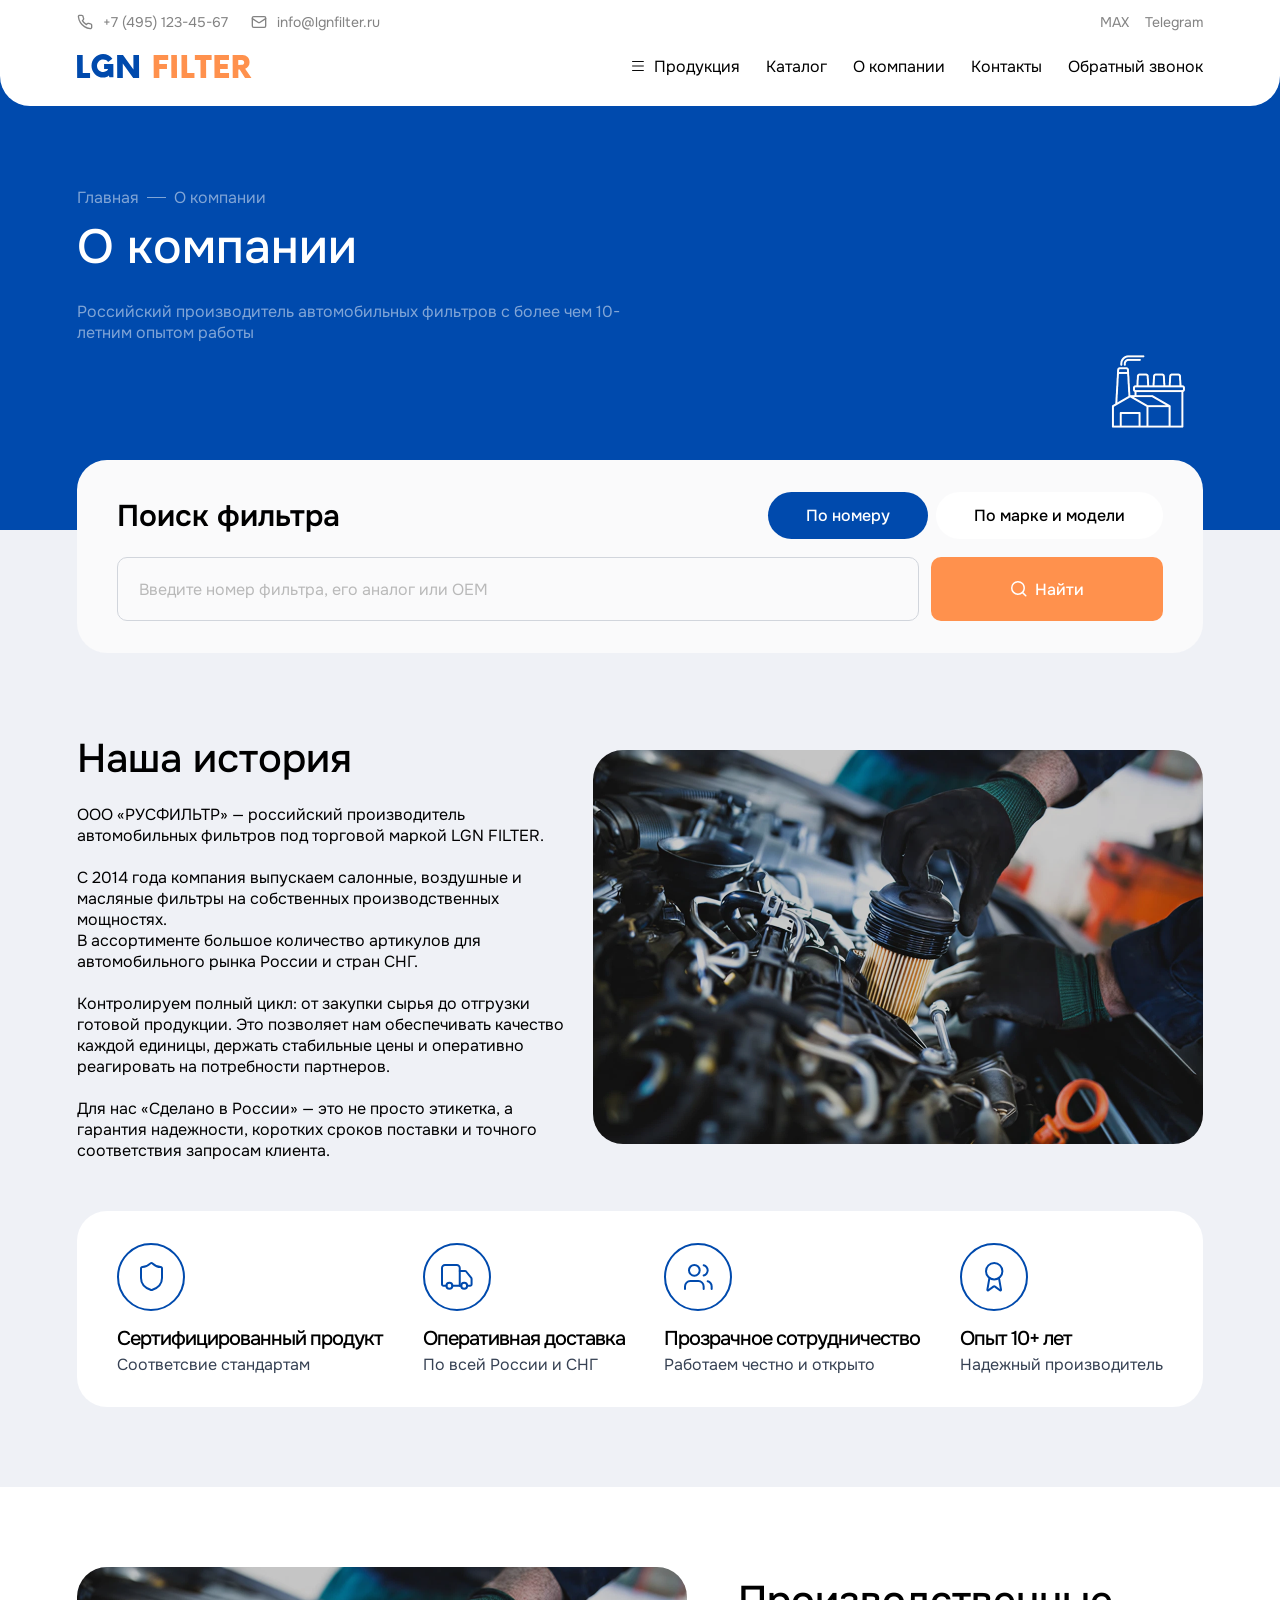
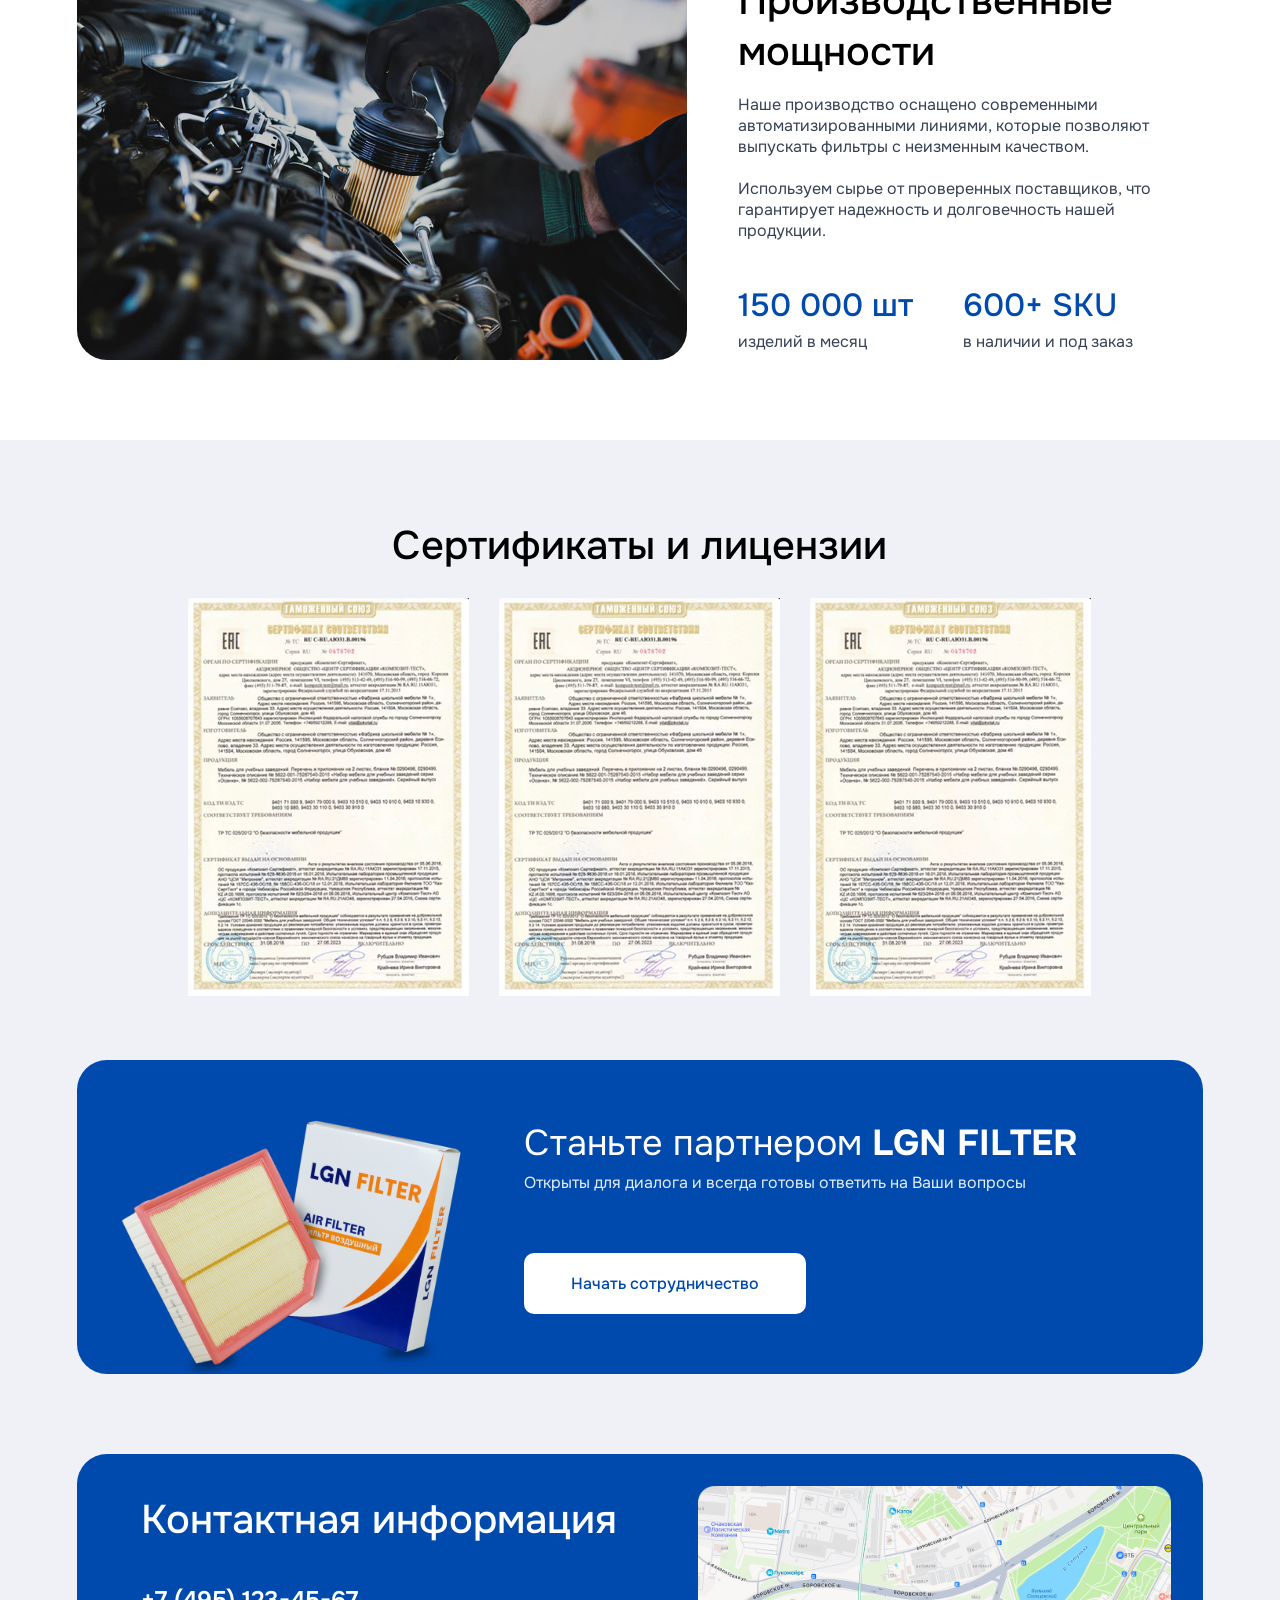
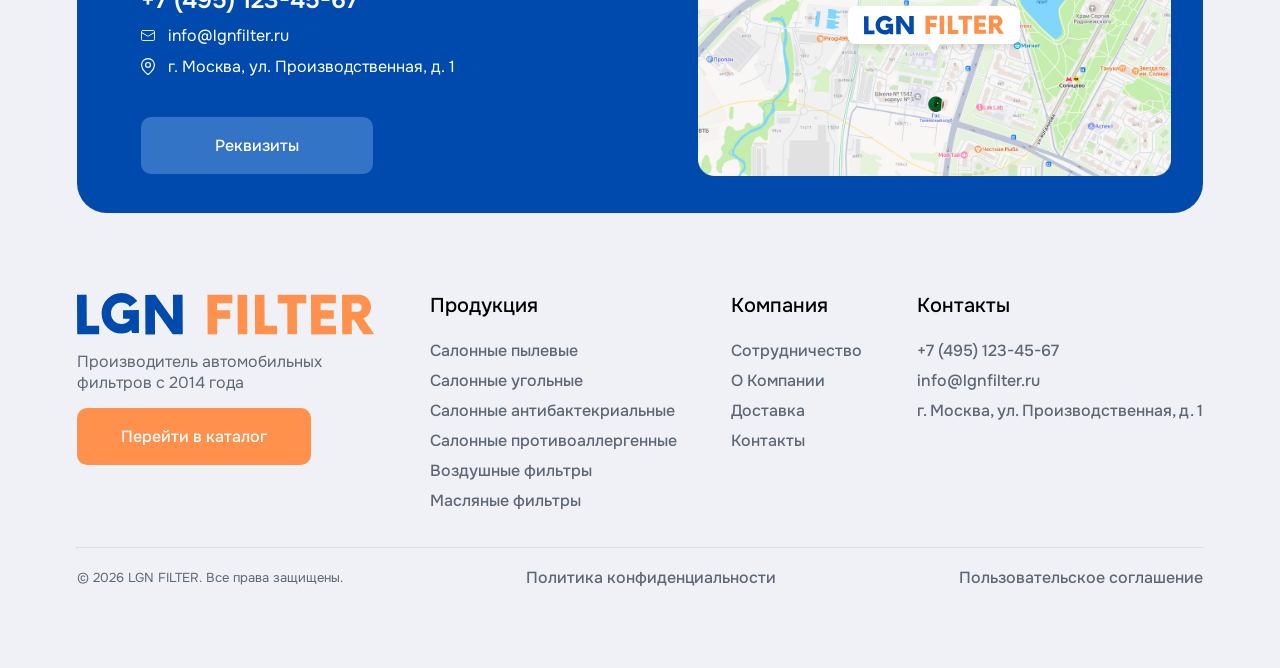
==== html/about.html @ 00c910e3 "fix all background first block" ====
<!DOCTYPE html>
<html lang="ru">
<head>
    <meta charset="UTF-8">
    <meta name="viewport" content="width=device-width, initial-scale=1.0">
    <link rel="stylesheet" href="../css/style.css">
    <link rel="stylesheet" href="../css/header.css">
    <link rel="stylesheet" href="../css/footer.css">
    <link rel="stylesheet" href="../css/search.css">
    <link rel="stylesheet" href="../css/form.css">
    <link rel="stylesheet" href="../css/about.css">
    <link rel="stylesheet" href="../css/contacts-info.css">
    <link rel="stylesheet" href="../css/first-section.css">
    <link rel="stylesheet" href="../css/popup-properties-company.css">
    <title>О компании</title>
</head>
<body>

    <header class="header">
      <div class="header-content-wrapper">

        <div class="header-first-line">

          <div class="header-tel-email-wrapper">
            <div class="btn header-tel-link-wrapper">
              <img src="../src/header/header_tel_img.svg" class="header-tel-img">
              <p class="header-tel-text">+7 (495) 123-45-67</p>
            </div>
            <div class="btn header-email-link-wrapper">
              <img src="../src/header/header_email_img.svg" class="header-email-img">
              <p class="header-email-text">info@lgnfilter.ru</p>
            </div>
          </div>

          <div class="header-social-network">
            <p class="btn header-social-network-link-max">MAX</p>
            <p class="btn header-social-network-link-telegram">Telegram</p>
          </div>

        </div>

        <div class="header-second-line">

          
          <div class="header-logo-wrapper">
            <div class="btn header-burger">
              <img src="../src/header/burger.svg" class="hedaer-burger__img">
            </div>
            <img src="../src/header/header-logo.svg" class="btn header-logo-img">
          </div>

          <div class="header-links-pages-wrapper">
            <div class="header-link-catalog-wrapper">
              <div class="btn link-catalog__text">
                <svg class="header-burger-desktop" width="12" height="10" viewBox="0 0 12 10" fill="none" xmlns="http://www.w3.org/2000/svg">
                  <path d="M0.372303 10C0.26657 10 0.178212 9.95414 0.107227 9.86242C0.0362421 9.77069 0.000501497 9.65778 5.09996e-06 9.52367C-0.000491297 9.38957 0.0352493 9.27697 0.107227 9.18588C0.179204 9.09479 0.267563 9.04956 0.372303 9.05019H11.5412C11.647 9.05019 11.7353 9.09574 11.8063 9.18683C11.8778 9.27792 11.9135 9.39083 11.9135 9.52557C11.9135 9.66031 11.8778 9.77291 11.8063 9.86336C11.7348 9.95382 11.6465 9.99905 11.5412 9.99905L0.372303 10ZM0.372303 5.47395C0.26657 5.47395 0.178212 5.42841 0.107227 5.33732C0.0362421 5.24623 0.000501497 5.13331 5.09996e-06 4.99858C-0.000491297 4.86384 0.0352493 4.75124 0.107227 4.66078C0.179204 4.57033 0.267563 4.5251 0.372303 4.5251H11.5412C11.647 4.5251 11.7353 4.57064 11.8063 4.66173C11.8773 4.75282 11.913 4.86574 11.9135 5.00047C11.914 5.13521 11.8783 5.24781 11.8063 5.33827C11.7343 5.42873 11.646 5.47395 11.5412 5.47395H0.372303ZM0.372303 0.947908C0.26657 0.947908 0.178212 0.902679 0.107227 0.812221C0.0357457 0.721131 5.09996e-06 0.608217 5.09996e-06 0.47348C5.09996e-06 0.338742 0.0357457 0.226144 0.107227 0.135687C0.178708 0.045229 0.267067 0 0.372303 0H11.5412C11.647 0 11.7353 0.0455452 11.8063 0.136635C11.8773 0.227726 11.913 0.340007 11.9135 0.47348C11.914 0.606952 11.8783 0.71955 11.8063 0.811272C11.7343 0.902995 11.646 0.94854 11.5412 0.947908H0.372303Z" fill="#0A0A0A"/>
                </svg>
                <p class="header-link-catalog">Продукция</p>
              </div>
              <div class="header__menu-wrapper">
                <button type="button" class="btn menu-wrapper__item">
                  <p class="menu-wrapper__item-text">
                    Салонный фильтр пылевой    
                  </p>
                </button>
                <button type="button" class="btn menu-wrapper__item">
                  <p class="menu-wrapper__item-text">
                    Салонные фильтры угольные    
                  </p>
                </button>
                <button type="button" class="btn menu-wrapper__item">
                  <p class="menu-wrapper__item-text">
                    Салонные фильтры антибактериальные    
                  </p>
                </button>
                <button type="button" class="btn menu-wrapper__item">
                  <p class="menu-wrapper__item-text">
                    Салонные фильтры угольные противоалергенные
                  </p>
                </button>
                <button type="button" class="btn menu-wrapper__item">
                  <p class="menu-wrapper__item-text">
                    Воздушные фильтры  
                  </p>
                </button>
                <button type="button" class="btn menu-wrapper__item">
                  <p class="menu-wrapper__item-text">
                    Масляные фильтры  
                  </p>
                </button>
              </div>
            </div>
            <p class="btn header-link-product">Каталог</p>
            <p class="btn header-link-about">О компании</p>
            <p class="btn header-link-contacts">Контакты</p>
            <p class="btn header-link-form">Обратный звонок</p>
          </div>

          <button type="button" class="btn header-button__form">
            Оставить заявку
          </button>
        </div>
      </div>
    </header>

    <main>

      <div class="first-section">
        <div class="first-section__content">
          <div class="first-section__title-wrapper">

            <div class="first-section__breadcrumbs">
              <p class="breadcrumbs__text">
                Главная
              </p>
              <hr class="breadcrumbs__devider">
              <p class="breadcrumbs__text">
                О компании
              </p>
            </div>
            <p class="first-section__title">
              О компании
            </p>
          </div>
          <p class="first-section__description">
            Российский производитель автомобильных фильтров с более чем 10-летним опытом работы
          </p>
          <img src="../src/about/back-icon.png" class="background-icon">
        </div>
        <!-- <img src="../src/background-png.png" class="background-png"> -->
        <!-- <div class="background-img-png-wrapper">
          <img src="../src/about/background-img.png" class="background-png">
        </div>
        <img src="../src/catalog/background_svg.svg" class="background-svg-lines"> -->
      </div>

      <div class="second-section">

        <div class="search-wrapper">
          <div class="search-wrapper-up">
            <div class="label-wrapper">
              <p class="search-label">Поиск фильтра</p>
            </div>
            <div class="search-buttons-wrapper">
              <button type="button" class="btn btn-search-number"> 
                По номеру
              </button>
              <button type="button" class="btn btn-search-auto"> 
                По марке и модели
              </button>
            </div>
          </div>
  
          <div class="search-wrapper-down">
  
              <form action="" method="get" autocomplete="off" class="search-by-number">
                <input
                  class="search-input"
                  type="text"
                  placeholder="Введите номер фильтра, его аналог или OEM"
                  value=""
                  autocomplete="off"
                />
              </form>
  
              <form action="" method="get" autocomplete="off" class="search-by-auto">
                <div class="search-input-car-brend">
                  <input
                    class="search-input"
                    type="text"
                    placeholder="Выберите марку"
                    value=""
                    autocomplete="off"
                  />
                  <svg class="search-input-car-brend-arrow" width="12" height="7" viewBox="0 0 12 7" fill="none" xmlns="http://www.w3.org/2000/svg">
                    <path d="M1 0.999999L6 6L11 1" stroke="#6A7282" stroke-width="2" stroke-linecap="round" stroke-linejoin="round"/>
                  </svg>
                </div>
  
                <div class="search-input-car-model">
                  <input
                    class="search-input"
                    type="text"
                    placeholder="Выберите модель"
                    value=""
                    autocomplete="off"
                  />
                  <svg class="search-input-car-model-arrow" width="12" height="7" viewBox="0 0 12 7" fill="none" xmlns="http://www.w3.org/2000/svg">
                    <path d="M1 0.999999L6 6L11 1" stroke="#6A7282" stroke-width="2" stroke-linecap="round" stroke-linejoin="round"/>
                  </svg>
                </div>
  
              </form>
  
              <button type="button" class="btn btn-search-enter"> 
                <svg width="16" height="16" viewBox="0 0 16 16" fill="none" xmlns="http://www.w3.org/2000/svg">
                  <path d="M14.75 14.75L11.3721 11.3721M11.3721 11.3721C11.9499 10.7944 12.4083 10.1084 12.721 9.35349C13.0337 8.59856 13.1946 7.78944 13.1946 6.97231C13.1946 6.15519 13.0337 5.34606 12.721 4.59114C12.4083 3.83621 11.9499 3.15027 11.3721 2.57247C10.7944 1.99468 10.1084 1.53635 9.35349 1.22365C8.59856 0.910945 7.78944 0.75 6.97231 0.75C6.15519 0.75 5.34606 0.910945 4.59114 1.22365C3.83621 1.53635 3.15027 1.99468 2.57247 2.57247C1.40556 3.73938 0.75 5.32205 0.75 6.97231C0.75 8.62257 1.40556 10.2052 2.57247 11.3721C3.73938 12.5391 5.32205 13.1946 6.97231 13.1946C8.62257 13.1946 10.2052 12.5391 11.3721 11.3721Z" stroke="white" stroke-width="1.5" stroke-linecap="round" stroke-linejoin="round"/>
                </svg>
                  Найти
              </button>
  
          </div>
        </div>

        <div class="content-wrapper">
          <div class="third-section-up">
            <div class="about-text-wrapper">
              <p class="company-label">
                Наша история
              </p>
              <p class="company-description">
                ООО «РУСФИЛЬТР» — российский производитель автомобильных фильтров под торговой маркой LGN FILTER. 
                <br><br>
                С 2014 года компания выпускаем салонные, воздушные и масляные фильтры на собственных производственных мощностях. 
                <br>
                В ассортименте большое количество артикулов для автомобильного рынка России и стран СНГ.
                <br><br>
                Контролируем полный цикл: от закупки сырья до отгрузки готовой продукции. Это позволяет нам обеспечивать качество каждой единицы, держать стабильные цены и оперативно реагировать на потребности партнеров.
                <br><br>
                Для нас «Сделано в России» — это не просто этикетка, а гарантия надежности, коротких сроков поставки и точного соответствия запросам клиента.
              </p>
            </div>
            <img src="../src/about/company_img.png" class="company-img">
          </div>
    
          <div class="third-section-down">
    
            <div class="about-item">
              <svg width="68" height="68" viewBox="0 0 68 68" fill="none" xmlns="http://www.w3.org/2000/svg">
                <circle cx="34" cy="34" r="33" stroke="#004AAD" stroke-width="2"/>
                <path d="M45 34.91C45 41.687 40.4062 45.0755 34.9463 47.0409C34.6603 47.1409 34.3498 47.1361 34.0669 47.0273C28.5938 45.0755 24 41.687 24 34.91V25.4222C24 25.0627 24.1383 24.718 24.3844 24.4638C24.6306 24.2096 24.9644 24.0668 25.3125 24.0668C27.9375 24.0668 31.2187 22.4403 33.5025 20.3801C33.7806 20.1348 34.1343 20 34.5 20C34.8657 20 35.2194 20.1348 35.4975 20.3801C37.7944 22.4539 41.0625 24.0668 43.6875 24.0668C44.0356 24.0668 44.3694 24.2096 44.6156 24.4638C44.8617 24.718 45 25.0627 45 25.4222V34.91Z" stroke="#004AAD" stroke-width="2" stroke-linecap="round" stroke-linejoin="round"/>
              </svg>
              <div class="about-item-text">
                <p class="about-item-text-label">
                  Сертифицированный продукт
                </p>
                <p class="about-item-text-description">
                  Соответсвие стандартам
                </p>
              </div>
            </div>
    
            <div class="about-item">
              <svg width="68" height="68" viewBox="0 0 68 68" fill="none" xmlns="http://www.w3.org/2000/svg">
                <circle cx="34" cy="34" r="33" stroke="#004AAD" stroke-width="2"/>
                <path d="M36.75 42.7947V24.9707C36.75 24.1828 36.4383 23.4272 35.8835 22.8701C35.3287 22.313 34.5763 22 33.7917 22H21.9583C21.1737 22 20.4213 22.313 19.8665 22.8701C19.3117 23.4272 19 24.1828 19 24.9707V41.3093C19 41.7033 19.1558 42.0811 19.4332 42.3596C19.7106 42.6382 20.0869 42.7947 20.4792 42.7947H23.4375" stroke="#004AAD" stroke-width="2" stroke-linecap="round" stroke-linejoin="round"/>
                <path d="M38.229 42.7949H29.354" stroke="#004AAD" stroke-width="2" stroke-linecap="round" stroke-linejoin="round"/>
                <path d="M44.1458 42.7947H47.1042C47.4965 42.7947 47.8727 42.6382 48.1501 42.3597C48.4275 42.0811 48.5833 41.7033 48.5833 41.3094V35.8879C48.5827 35.5509 48.468 35.224 48.2579 34.9611L43.1104 28.4999C42.9721 28.3259 42.7966 28.1854 42.5969 28.0887C42.3972 27.9921 42.1784 27.9417 41.9567 27.9414H36.75" stroke="#004AAD" stroke-width="2" stroke-linecap="round" stroke-linejoin="round"/>
                <path d="M41.1873 45.7656C42.8212 45.7656 44.1457 44.4355 44.1457 42.7949C44.1457 41.1542 42.8212 39.8242 41.1873 39.8242C39.5535 39.8242 38.229 41.1542 38.229 42.7949C38.229 44.4355 39.5535 45.7656 41.1873 45.7656Z" stroke="#004AAD" stroke-width="2" stroke-linecap="round" stroke-linejoin="round"/>
                <path d="M26.3958 45.7656C28.0297 45.7656 29.3542 44.4355 29.3542 42.7949C29.3542 41.1542 28.0297 39.8242 26.3958 39.8242C24.762 39.8242 23.4375 41.1542 23.4375 42.7949C23.4375 44.4355 24.762 45.7656 26.3958 45.7656Z" stroke="#004AAD" stroke-width="2" stroke-linecap="round" stroke-linejoin="round"/>
              </svg>
              <div class="about-item-text">
                <p class="about-item-text-label">
                  Оперативная доставка
                </p>
                <p class="about-item-text-description">
                  По всей России и СНГ
                </p>
              </div>
            </div>
    
            <div class="about-item">
              <svg width="68" height="68" viewBox="0 0 68 68" fill="none" xmlns="http://www.w3.org/2000/svg">
                <circle cx="34" cy="34" r="33" stroke="#004AAD" stroke-width="2"/>
                <path d="M39.6667 46.0998V43.422C39.6667 42.0016 39.1048 40.6394 38.1046 39.635C37.1044 38.6307 35.7479 38.0664 34.3334 38.0664H26.3333C24.9189 38.0664 23.5623 38.6307 22.5621 39.635C21.5619 40.6394 21 42.0016 21 43.422V46.0998" stroke="#004AAD" stroke-width="2" stroke-linecap="round" stroke-linejoin="round"/>
                <path d="M30.3334 32.7112C33.2789 32.7112 35.6668 30.3134 35.6668 27.3556C35.6668 24.3978 33.2789 22 30.3334 22C27.3879 22 25.0001 24.3978 25.0001 27.3556C25.0001 30.3134 27.3879 32.7112 30.3334 32.7112Z" stroke="#004AAD" stroke-width="2" stroke-linecap="round" stroke-linejoin="round"/>
                <path d="M47.6672 46.1005V43.4227C47.6663 42.2361 47.273 41.0834 46.549 40.1455C45.825 39.2077 44.8114 38.5379 43.6672 38.2412" stroke="#004AAD" stroke-width="2" stroke-linecap="round" stroke-linejoin="round"/>
                <path d="M39.6671 22.1738C40.8143 22.4688 41.8311 23.1388 42.5572 24.0782C43.2834 25.0175 43.6775 26.1729 43.6775 27.362C43.6775 28.5512 43.2834 29.7066 42.5572 30.6459C41.8311 31.5853 40.8143 32.2553 39.6671 32.5503" stroke="#004AAD" stroke-width="2" stroke-linecap="round" stroke-linejoin="round"/>
              </svg>
              <div class="about-item-text">
                <p class="about-item-text-label">
                  Прозрачное сотрудничество
                </p>
                <p class="about-item-text-description">
                  Работаем честно и открыто
                </p>
              </div>
            </div>
    
            <div class="about-item">
              <svg width="68" height="68" viewBox="0 0 68 68" fill="none" xmlns="http://www.w3.org/2000/svg">
                <circle cx="34" cy="34" r="33" stroke="#004AAD" stroke-width="2"/>
                <path d="M38.9515 34.9453L41.022 46.646C41.0452 46.7838 41.0259 46.9254 40.9668 47.0519C40.9077 47.1784 40.8115 47.2837 40.6911 47.3539C40.5708 47.424 40.432 47.4555 40.2933 47.4443C40.1546 47.4331 40.0226 47.3796 39.915 47.291L35.0224 43.6035C34.7862 43.4263 34.4992 43.3306 34.2044 43.3306C33.9096 43.3306 33.6227 43.4263 33.3865 43.6035L28.4856 47.2896C28.3781 47.3781 28.2463 47.4315 28.1077 47.4427C27.9692 47.4539 27.8306 47.4225 27.7103 47.3526C27.59 47.2826 27.4938 47.1775 27.4346 47.0513C27.3753 46.9251 27.3558 46.7837 27.3786 46.646L29.4478 34.9453" stroke="#004AAD" stroke-width="2" stroke-linecap="round" stroke-linejoin="round"/>
                <path d="M34.2 36.4682C38.7287 36.4682 42.3999 32.7817 42.3999 28.2341C42.3999 23.6865 38.7287 20 34.2 20C29.6713 20 26 23.6865 26 28.2341C26 32.7817 29.6713 36.4682 34.2 36.4682Z" stroke="#004AAD" stroke-width="2" stroke-linecap="round" stroke-linejoin="round"/>
              </svg>
              <div class="about-item-text">
                <p class="about-item-text-label">
                  Опыт 10+ лет
                </p>
                <p class="about-item-text-description">
                  Надежный производитель
                </p>
              </div>
            </div>
    
          </div>
  
        </div>


        <div class="third-section">
          <div class="third-section__content">
            <img src="../src/about/company_img.png" class="third-section__img">
            <div class="third-section__info">
              <div class="third-section__texts">
                <p class="third-section__label">Производственные мощности</p>
                <p class="third-section__description">Наше производство оснащено современными автоматизированными линиями, которые позволяют выпускать фильтры с неизменным качеством.<br><br>Используем сырье от проверенных поставщиков, что гарантирует надежность и долговечность нашей продукции.</p>
              </div>
              <div class="third-section__results">
                <div class="result">
                  <p class="result__sum">150 000 шт</p>
                  <p class="result__description">изделий в месяц</p>
                </div>
                <div class="result">
                  <p class="result__sum">600+ SKU</p>
                  <p class="result__description">в наличии и под заказ</p>
                </div>
              </div>
            </div>
          </div>
        </div>

        <div class="certificates-section">
          <p class="sertificates-label">Сертификаты и лицензии</p>
  
          <div class="certificates-wrapper">
            <button type="button" class="btn certificates-item">
              <img class="certificates-img" src="../src/main/sert.png">
            </button>
              <button type="button" class="btn certificates-item">
              <img class="certificates-img" src="../src/main/sert.png">
            </button>
              <button type="button" class="btn certificates-item">
              <img class="certificates-img" src="../src/main/sert.png">
            </button>
          </div>
        </div>

        <div class="cta-wrapper">
          <img src="../src/main/partner_icons/filters_cta.png" class="cta-partner-img">
          <div class="text-button-wrapper">
            <div class="cta-text-wrapper">
              <p class="cta-partner-label">Станьте партнером <span style="font-weight: 700;">LGN FILTER</span></p>
              <p class="cta-partner-description">Открыты для диалога и всегда готовы ответить на Ваши вопросы</p>
            </div>
            <button type="button" class="btn cta-partner-btn"> 
              Начать сотрудничество
            </button>
          </div>
        </div>

        <div class="contacts-wrapper">
          <div class="text-and-button-wrapper">
            <div class="texts-wrapper">
              <p class="contact-label">Контактная информация</p>
              <div class="description-wrapper">
                <p class="tel-number">+7 (495) 123-45-67</p>
                <div class="mail-wrapper">
                  <div class="contact-img-wrapper">
                    <img src="../src/main/mail.svg" class="mail-img">
                  </div>
                  <p class="mail-text">info@lgnfilter.ru</p>
                </div>
                <div class="location-wrapper">
                  <div class="contact-img-wrapper">
                    <img src="../src/main/location.svg" class="location-img">
                  </div>
                  <p class="location-text">г. Москва, ул. Производственная, д. 1</p>
                </div>
              </div>
              
              <button type="button" class="btn btn-requisits">
                Реквизиты
              </button>
            </div>
          </div>

          <div class="map-wrapper">
            <img src="../src/main/map-img.png" class="map-img">
            <img src="../src/main/logo-absolute.svg" class="logo-absolute-img">
          </div>
        </div>

      </div>

    </main>

    <footer class="footer">
      <div class="footer-content-wrapper">

        <div class="footer-first-line">

          <div class="footer-logo-catalog-column">
            <img src="../src/header/header-logo.svg" class="btn footer-logo">
            <p class="footer-label">Производитель автомобильных фильтров с 2014 года</p>
            <button type="button" class="btn footer-btn-catalog">
              Перейти в каталог
            </button>
          </div>

          <div class="footer-products-column">
            <p class="btn footer-column-label">Продукция</p>
            <div class="footer-column-chapters-wrapper">
              <p class="btn">Салонные пылевые</p>
              <p class="btn">Салонные угольные</p>
              <p class="btn">Салонные антибактекриальные</p>
              <p class="btn">Салонные противоаллергенные</p>
              <p class="btn">Воздушные фильтры</p>
              <p class="btn">Масляные фильтры</p>
            </div>
          </div>

          <div class="footer-company-column">
            <p class="btn footer-column-label">Компания</p>
            <div class="footer-column-chapters-wrapper">
              <p class="btn">Сотрудничество</p>
              <p class="btn">О Компании</p>
              <p class="btn">Доставка</p>
              <p class="btn">Контакты</p>
            </div>
          </div>

          <div class="footer-contacts-column">
            <p class="btn footer-column-label">Контакты</p>
            <div class="footer-column-chapters-wrapper">
              <p class="btn">+7 (495) 123-45-67</p>
              <p class="btn">info@lgnfilter.ru</p>
              <p class="btn">г. Москва, ул. Производственная, д. 1</p>
            </div>
          </div>

        </div>

        <hr class="devider">

        <div class="footer-second-line">
          <p>© 2026 LGN FILTER. Все права защищены.</p>
          <p class="btn">Политика конфиденциальности</p>
          <p class="btn">Пользовательское соглашение</p>
        </div>
      </div>
    </footer>

    <div class="menu">
      <div class="menu__content">
        <div class="menu__items">
          <img src="../src/header/close_menu.svg" class="btn menu__close">
          <div class="btn menu__item--products">
            <p class="menu__item">Продукция</p>
            <svg class="menu__item-arrow" width="4" height="7" viewBox="0 0 4 7" fill="none" xmlns="http://www.w3.org/2000/svg">
              <path d="M0.5 6.5L3.5 3.5L0.5 0.5" stroke="#000000" stroke-linecap="round" stroke-linejoin="round"/>
            </svg>
          </div>
          <div class="menu__second-level">
            <button type="button" class="btn menu__item">
                Салонный фильтр пылевой    
            </button>
            <button type="button" class="btn menu__item">
                Салонные фильтры угольные    
            </button>
            <button type="button" class="btn menu__item">
                Салонные фильтры антибактериальные    
            </button>
            <button type="button" class="btn menu__item">
                Салонные фильтры угольные противоалергенные
            </button>
            <button type="button" class="btn menu__item">
                Воздушные фильтры  
            </button>
            <button type="button" class="btn menu__item">
                Масляные фильтры  
            </button>

          </div>
          <p class="btn menu__item">Каталог</p>
          <p class="btn menu__item">О компании</p>
          <p class="btn menu__item">Контакты</p>
        </div>
        <div class="menu__contacts">
          <button type="button" class="btn menu__btn" style="background-color: var(--orange-color);">
            +7 (495) 123-45-67
          </button>
          <button type="button" class="btn menu__btn" style="background-color: var(--orange-color);">
            info@lgnfilter.ru
          </button>
          <button type="button" class="btn menu__btn" style="background-color: var(--blue-color);;">
            MAX
          </button>
          <button type="button" class="btn menu__btn" style="background-color: var(--blue-color);">
            Telegram
          </button>
          <button type="button" class="btn menu__btn" style="background-color: var(--orange-color);">
            Оставить заявку
          </button>
        </div>
      </div>
    </div>

    <div class="popup-properties-company">
      <div class="popup-properties__wrapper">
        <button type="button" class="btn popup-properties__close-img">
          <svg width="36" height="42" viewBox="0 0 36 42" fill="none" xmlns="http://www.w3.org/2000/svg">
            <path d="M8 31.08L16.64 20.36L8.48 10H11.24L18.24 18.84L25.12 10H27.84L19.68 20.32L28.36 31.08H25.6L18.12 22.04L10.68 31.08H8Z" fill="black"/>
          </svg>
        </button>
        <p class="popup-properties__label">Реквизиты</p>
        <div class="popup-properties__info-section">

          <div class="info-card">
            <p class="info-card__title">Наименование юр. лица</p>
            <p class="info-card__description">ООО «РУСФИЛЬТР»</p>
          </div>
          <div class="info-card">
            <p class="info-card__title">Юридический адрес</p>
            <p class="info-card__description">115280, г. Москва, ул. Ленинская Слобода, д.19, пом.62/1</p>
          </div>
          <div class="info-card">
            <p class="info-card__title">Почтовый адрес</p>
            <p class="info-card__description">115280, г. Москва, ул. Ленинская Слобода, д.19, пом.62/1</p>
          </div>
          <div class="info-card">
            <p class="info-card__title">ИНН</p>
            <p class="info-card__description">7723919550</p>
          </div>
          <div class="info-card">
            <p class="info-card__title">Банковские реквизиты</p>
            <p class="info-card__description">р/с № 40702810238000006912</p>
            <p class="info-card__description">ПАО «Сбербанк России»</p>
            <p class="info-card__description">БИК 044525225</p>
            <p class="info-card__description">к/с № 30101810400000000225</p>
          </div>
          <div class="info-card">
            <p class="info-card__title">Генеральный директор</p>
            <p class="info-card__description">Югов Андрей Владимирович</p>
          </div>

        </div>
      </div>
    </div>

    <script src="../js/openHeaderMenuMob.js"></script>
    <script src="../js/openPopupProperties.js"></script>
    <script src="../js/main/search/inputLogic.js"></script>
    <script src="../js/openHeaderMenu.js"></script>
</body>
</html>
---- css/style.css ----
@font-face {
  font-family: 'Onest';
  src: url('../font/Onest-Thin.ttf') format('truetype');
  font-weight: 100;
  font-style: normal;
  font-display: swap;
}

@font-face {
  font-family: 'Onest';
  src: url('../font/Onest-ExtraLight.ttf') format('truetype');
  font-weight: 200;
  font-style: normal;
  font-display: swap;
}

@font-face {
  font-family: 'Onest';
  src: url('../font/Onest-Light.ttf') format('truetype');
  font-weight: 300;
  font-style: normal;
  font-display: swap;
}

@font-face {
  font-family: 'Onest';
  src: url('../font/Onest-Regular.ttf') format('truetype');
  font-weight: 400;
  font-style: normal;
  font-display: swap;
}

@font-face {
  font-family: 'Onest';
  src: url('../font/Onest-Medium.ttf') format('truetype');
  font-weight: 500;
  font-style: normal;
  font-display: swap;
}

@font-face {
  font-family: 'Onest';
  src: url('../font/Onest-SemiBold.ttf') format('truetype');
  font-weight: 600;
  font-style: normal;
  font-display: swap;
}

@font-face {
  font-family: 'Onest';
  src: url('../font/Onest-Bold.ttf') format('truetype');
  font-weight: 700;
  font-style: normal;
  font-display: swap;
}

@font-face {
  font-family: 'Onest';
  src: url('../font/Onest-ExtraBold.ttf') format('truetype');
  font-weight: 800;
  font-style: normal;
  font-display: swap;
}

@font-face {
  font-family: 'Onest';
  src: url('../font/Onest-Black.ttf') format('truetype');
  font-weight: 900;
  font-style: normal;
  font-display: swap;
}

* {
  margin: 0;
  padding: 0;
  user-select: none;
  transition: all .2s ease;
}

html, body {
  min-height: 100%;
  height: auto;
  font-family: "Onest", sans-serif; 
}

html {
  overflow-x: hidden;
}



html::-webkit-scrollbar {
  display: none;
}

a,
a:link,
a:visited,
a:hover,
a:active,
a:focus {
  text-decoration: none !important;
  color: inherit;
  -webkit-tap-highlight-color: transparent;
}




:root {
  --orange-color: #FF914D;
  --blue-color: #004AAD;
  --max-width: 1240px;
  --btn-border-radius: 10px;
  --big-border-radius: 30px;
  --background-gray-color: #EFF1F6;
  --transform-scale-active: scale(0.97);
  --transform-scale-hover: scale(1.03);
  --gray-color: #5E6775;
  --gray-text: #364153;
  --width-container: 88vw;
  --padding-blocks: 80px;
  --half-padding-blocks: 40px;
}

@media (max-width: 768px) {
  :root {
    --width-container: 93.3%;
    --padding-blocks: 24px;
    --half-padding-blocks: 12px;
  }
}

.btn {
  border: none;
  outline: none;
  cursor: pointer;
  font-family: inherit;
  flex-shrink: 0;
  background: 0; 
  transition: transform 0.3s ease;
  font-size: 16px;
  font-weight: 500;
  color: inherit;
  -webkit-tap-highlight-color: transparent;
  text-decoration: none;
}

img {
  -webkit-user-drag: none;
  user-select: none;
}

button:hover,
button:active,
button:focus {
  color: inherit;
  background: none;
  outline: none;
}

@media (max-width: 610px) {
  .btn {
    font-size: 14px;
  }
}

@media (min-width: 769px) {
  .btn:hover {
    transform: var(--transform-scale-hover);
  }
}


.btn:active {
  transform: var(--transform-scale-active);
}
---- css/header.css ----
.header {
  position: fixed;
  top: 0;
  left: 0;
  background-color: white;
  z-index: 5;
  width: 100vw;
}

.header {
  border-radius: 0 0 var(--big-border-radius) var(--big-border-radius);
  padding-top: 13px;
  padding-bottom: 27px;
  display: flex;
  align-items: center;
  justify-content: center;
}

.header-content-wrapper {
  width: var(--width-container);
  max-width: var(--max-width);
  display: flex;
  flex-direction: column;
  align-items: center;
  justify-content: center;
  gap: 23px;
}

.header-first-line {
  width: 100%;
  display: flex;
  align-items: center;
  justify-content: space-between;
  color: #0A0A0A;
  opacity: .5;
}

.header-tel-email-wrapper  {
  display: flex;
  align-items: center;
  justify-content: space-between;
  gap: 23px;
}

.header-tel-link-wrapper, .header-email-link-wrapper {
  display: flex;
  align-items: center;
  justify-content: center;
  gap: 10px;
}

.header-tel-img, .header-email-img {
  width: 16px;
  height: 16px;
}

.header-tel-text, .header-email-text, .header-social-network-link-max, .header-social-network-link-telegram {
  font-size: 14px;
  font-weight: 400;
}

.header-social-network {
  display: flex;
  align-items: center;
  justify-content: center;
  gap: 16px;
}

.header-second-line {
  width: 100%;
  display: flex;
  align-items: center;
  justify-content: space-between;
}

.header-burger {
  display: none;
}

.header-logo-wrapper {
  display: flex;
  align-items: center;
  justify-content: center;
}

.header-logo-img {
  width: 175px;
}

.header-links-pages-wrapper {
  display: flex;
  align-items: center;
  justify-content: end;
  gap: 26px;
}

.header-link-catalog-wrapper {
  position: relative;
}

.link-catalog__text {
  display: flex;
  align-items: center;
  justify-content: center;
  gap: 10px;
}

.header-link-catalog, .header-link-product, .header-link-about, .header-link-contacts, .header-link-form {
  font-size: 16px;
  font-weight: 400;
}

.header__menu-wrapper {
  position: absolute;
  left: 0;
  top: 49px;
  background-color: white;
  border-radius: 0 0 var(--btn-border-radius) var(--btn-border-radius);
  padding: 22px;
  display: flex;
  flex-direction: column;
  align-items: start;
  justify-content: center;
  gap: 12px;
  width: 382px;
  transition: all .3s ease;
}

.menu-wrapper__item {
  width: 100%;
}

.menu-wrapper__item-text {
  text-align: start;
  font-size: 16px;
  font-weight: 400;
}

.header-button__form {
  display: none;
}

/*  */
.menu {
  display: none;
  align-items: center;
  justify-content: center;
  position: fixed;
  top: 0;
  left: 0;
  width: 100vw;
  height: 100vh;
  z-index: 5;
  background-color: white;
  transition: all .3s ease;
  padding: 27px 0;
  box-sizing: border-box;
  transform: translateX(-100%);
}

.menu__content {
  width: var(--width-container);
  height: 100%;
  display: flex;
  flex-direction: column;
  align-items: start;
  justify-content: space-between;
}

.menu__items {
  display: flex;
  flex-direction: column;
  align-items: start;
  justify-content: center;
  gap: 12px;
}

.menu__item--products {
  display: flex;
  align-items: center;
  justify-content: start;
  gap: 10px;
}

.menu__item {
  font-size: 25px;
  font-weight: 400;
  text-align: start;
}

.menu__item-arrow {
  transition: all .3s ease;
}

.menu__contacts {
  display: flex;
  flex-direction: column;
  align-items: start;
  justify-content: center;
  gap: 12px;
}

.menu__btn {
  padding: 10px 23px;
  font-size: 20px;
  font-weight: 400;
  color: white;
  border-radius: 40px;
}

.menu__second-level {
  width: 100%;
  padding: 20px 20px;
  display: flex;
  flex-direction: column;
  align-items: start;
  justify-content: center;
  gap: 20px;
}

.menu__item--products.open .menu__item-arrow {
  transform: rotate(90deg);
}

.menu__close {
  width: 20px;
  margin-bottom: 20px;
  margin-top: 10px;
}

/*  */

@media (max-width: 869px) {

  .header {
    border-radius: 0;
    padding-top: 27px;
  }

  .header-content-wrapper {
    justify-content: space-between;
  }

  .header-first-line {
    display: none;
  }

  .header-logo-wrapper {
    gap: 30px;
  }

  .header-burger {
    display: block;
  }

  .hedaer-burger__img {
    width: 20px;
  }

  .header-links-pages-wrapper {
    display: none;
  }

  .header-button__form {
    display: flex;
    align-items: center;
    justify-content: center;
    padding: 10px 23px;
    background-color: var(--orange-color);
    border-radius: 40px;
    font-size: 16px;
    font-weight: 400;
    color: white;
  }
  
}

@media (max-width: 610px) {
  .header {
    padding: 15px 0;
  } 

  .hedaer-burger__img {
    width: 14px;
  }

  .header-logo-img {
    max-width: 127px;
  }

  .header-button__form {
    padding: 10px 20px;
  }

  .menu__item, .menu__btn {
    font-size: 18px;
  }
}
---- css/footer.css ----
.footer {
  width: 100vw;
  height: 100%;
  display: flex;
  align-items: center;
  justify-content: center;
  background-color: var(--background-gray-color);
  padding-top: var(--half-padding-blocks);
  padding-bottom: var(--padding-blocks);
  box-sizing: border-box;
}

.footer-content-wrapper {
  width: var(--width-container);
  max-width: var(--max-width);
  display: flex;
  flex-direction: column;
  align-items: center;
  justify-content: center;
}

.devider {
  color: #5E6775;
  width: 100%;
  opacity: .2;
  margin-top: 31px;
  height: 1px;
}

.footer-first-line {
  width: 100%;
  display: flex;
  align-items: start;
  justify-content: space-between;
  flex-wrap: wrap;
  gap: 20px;
}

.footer-logo-catalog-column {
  display: flex;
  flex-direction: column;
  align-items: start;
  justify-content: center;
  gap: 15px;
}

.footer-logo {
  width: 298px;
}

.footer-label {
  font-size: 16px;
  font-weight: 400;
  max-width: 298px;
  color: var(--gray-color);
}

.footer-btn-catalog {
  color: white;
  background-color: var(--orange-color);
  padding: 18px 44px;
  border-radius: var(--btn-border-radius);
}

.footer-products-column, .footer-company-column, .footer-contacts-column {
  display: flex;
  flex-direction: column;
  align-items: start;
  justify-content: center;
  gap: 18px;
}

.footer-column-label {
  font-size: 20px;
  font-weight: 500;
  color: black;
}

.footer-column-chapters-wrapper {
  display: flex;
  flex-direction: column;
  align-items: start;
  justify-content: center;
  font-size: 16px;
  font-weight: 400;
  color: var(--gray-color);
}

.footer-column-chapters-wrapper p {
  line-height: 30px;
}

.footer-second-line {
  width: 100%;
  display: flex;
  align-items: center;
  justify-content: space-between;
  margin-top: 17px;
  font-size: 13px;
  font-weight: 400;
  color: var(--gray-color);
  flex-wrap: wrap;
  gap: 20px;
}

@media (max-width: 610px) {
  .footer-logo {
    max-width: 179px;
  }
  
  .footer-second-line {
    gap: 10px;
  }
}
---- css/search.css ----
.search-wrapper {
  width: var(--width-container);
  box-sizing: border-box;
  max-width: var(--max-width);
  padding: 32px 40px;
  background-color: #FAFAFB;
  border-radius: var(--big-border-radius);
  display: flex;
  flex-direction: column;
  align-items: center;
  justify-content: center;
  gap: 18px;
}

.search-wrapper {
  margin-top: -70px;
  z-index: 4;
}

.search-wrapper-up {
  display: flex;
  align-items: center;
  justify-content: space-between;
  width: 100%;
}

.search-label {
  font-size: 30px;
  font-weight: 600;
}

.search-buttons-wrapper {
  display: flex;
  align-items: center;
  justify-content: center;
  gap: 8px;
}

.btn-search-number, .btn-search-auto {
  background-color: white;
  padding: 13px 38px;
  border-radius: var(--big-border-radius);
}

.btn-search-number.active,
.btn-search-auto.active {
  background-color: var(--blue-color);
  color: white;
}

.search-wrapper-down {
  display: flex;
  align-items: center;
  justify-content: flex-end;
  gap: 12px;
  width: 100%;
}

.search-by-number {
  display: none;
  width: 100%;
  height: 62px;
  border: 1px solid #D1D5DC;
  border-radius: var(--btn-border-radius);
}

.search-input-car-model, .search-input-car-brend {
  width: 100%;
  height: 62px;
  border: 1px solid #D1D5DC;
  border-radius: var(--btn-border-radius);
  position: relative;
}

.search-input-car-brend-arrow, .search-input-car-model-arrow {
  position: absolute;
  top: 50%;
  right: 20px;
  transform: translateY(-50%);
  transition: all .3s ease;
}

.arrow-active {
  transform: rotate(180deg);
}

.search-by-auto {
  display: none;
  width: 100%;
  height: 100%;
  gap: 25px;
}

.search-by-number.active, .search-by-auto.active {
  display: flex;
}

input.search-input::placeholder {
  color: #B9B9B9;
}

input.search-input {
  background-color: inherit;
  font-size: 16px;
  padding: 0px;
  font-family: inherit;
  margin: 0;
  border: none;
  outline: none;
  width: 100%;
  padding-left: 21px;
  height: 100%;
  box-sizing: border-box;
}

.btn-search-enter {
  width: 100%;
  height: 64px;
  max-width: 232px;
  background-color: var(--orange-color);
  border-radius: var(--btn-border-radius);
  color: white;
  display: flex;
  align-items: center;
  justify-content: center;
  gap: 8px;
}

@media (max-width: 1008px) {
  .search-wrapper-up {
    flex-direction: column;
    align-items: start;
    gap: 18px;
  }
}

@media (max-width: 768px) {

  .search-wrapper-up {
    flex-direction: column;
    align-items: start;
    gap: 18px;
  }

  .search-label {
    font-size: 20px;
  }

  .search-wrapper-down {
    flex-direction: column;
    width: 100%;
  }

  .search-by-auto {
    flex-direction: column;
    gap: 12px;
  }

  .search-buttons-wrapper {
    width: 100%;
  }

  .btn-search-number, .btn-search-auto {
    flex: 1;
    height: 45px;
    text-align: center;
    white-space: nowrap;
  }

  .btn-search-enter {
    width: 100%;
    max-width: none;
  }

}

@media (max-width: 610px) {

  .search-wrapper {
    padding: 21px 16px;
    gap: 10px;
  }

  .search-label {
    font-size: 14px;
  }

  .btn-search-number, .btn-search-auto {
    width: 100%;
    font-size: 13px;
    padding: 13px;
  }

  .search-by-number {
    height: 60px;
  }

  input.search-input {
    font-size: 14px;
  }

  .btn-search-enter  {
    height: 62px;
  }
}

@media (max-width: 428px) {
  input.search-input {
    padding-left: 16px;   
  }
}
---- css/form.css ----
.form-wrapper {
  width: var(--width-container);
  max-width: var(--max-width);
  display: flex;
  flex-direction: column;
  align-items: start;
  justify-content: center;
  gap: 11px;
  color: white;
  background-color: var(--blue-color);
  border-radius: var(--big-border-radius);
  box-sizing: border-box;
  padding: 55px 40px 72px 64px;
}

.form-wrapper__title {
  font-size: 40px;
  font-weight: 500;
}

.form-wrapper__content {
  display: flex;
  align-items: center;
  justify-content: space-between;
  width: 100%;
}

.form-wrapper__left {
  display: flex;
  flex-direction: column;
  align-items: start;
  justify-content: center;
  gap: 23px;
  width: 40.9%;
  max-width: 507px;
}

.form-wrapper__description {
  font-size: 16px;
  font-weight: 400;
  opacity: .8;
}

.form-wrapper__form {
  display: flex;
  flex-direction: column;
  align-items: start;
  justify-content: center;
  gap: 11px;
}

.request-form__field {
  width: 100%;
  height: 50px;
  box-sizing: border-box;
  border-radius: 4px;
  border: 1px solid #FFFFFF24;
  background-color: #FFFFFF08;
}

input.request-form__input {
  background-color: inherit;
  font-size: 16px;
  font-weight: 300;
  padding: 0px;
  font-family: inherit;
  margin: 0;
  border: none;
  outline: none;
  width: 100%;
  padding-left: 21px;
  height: 100%;
  box-sizing: border-box;
  color: white;
}

input.request-form__input::placeholder {
  color: white;
}

.request-form__checkbox-group {
  display: flex;
  align-items: center;
  gap: 12px;
  margin-top: 30px;
}

.request-form__checkbox {
  position: absolute;
  opacity: 0;
  width: 0;
  height: 0;
}

.request-form__checkbox-label {
  display: flex;
  align-items: center;
  gap: 12px;
  cursor: pointer;
  position: relative;
  padding-left: 34px;
}

.request-form__checkbox-label::before {
  content: "";
  position: absolute;
  left: 0;
  top: 50%;
  transform: translateY(-50%);
  width: 22px;
  height: 22px;
  border: 1px solid #4C82CE;
  background-color: #145BBF;
  border-radius: 5px;
  box-sizing: border-box;
}

.request-form__checkbox:checked + .request-form__checkbox-label::before {
  background-color: #4C82CE;
  background-image: url("data:image/svg+xml,%3Csvg xmlns='http://www.w3.org/2000/svg' viewBox='0 0 24 24' fill='none' stroke='white' stroke-width='3' stroke-linecap='round' stroke-linejoin='round'%3E%3Cpolyline points='20 6 9 17 4 12'%3E%3C/polyline%3E%3C/svg%3E");
  background-size: 14px;
  background-position: center;
  background-repeat: no-repeat;
}

.request-form__submit {
  margin-top: 30px;
  padding: 19px 74px;
  color: white;
  background-color: var(--orange-color);
  border-radius: var(--btn-border-radius);
}

.form-wrapper__right {
  width: 100%;
  height: 100%;
}

.form-wrapper__img {
  width: 46.31vw;
  max-width: 534px;
  min-width: 357px;
}

@media (max-width: 768px) {

  .form-wrapper {
    padding: 26px 40px;
  }

  .form-wrapper__img {
    display: none;
  } 

  .form-wrapper__left {
    max-width: none;
    width: 100%;
  }

  .form-wrapper__title {
    font-size: 30px;
  }

  .form-wrapper__form {
    width: 100%;
  }

  .request-form__submit {
    width: 100%;
  }
}

@media (max-width: 610px) {

  .form-wrapper {
    padding: 21px 16px;
  }

  .form-wrapper__title {
    font-size: 20px;
  }

  .form-wrapper__description, input.request-form__input, .request-form__checkbox-text {
    font-size: 14px;   
  }
}
---- css/about.css ----
.second-section {
  background-color: var(--background-gray-color);
  width: 100vw;
  height: 100%;
  overflow: visible;
  display: flex;
  flex-direction: column;
  align-items: center;
  justify-content: start;
  z-index: 2;
}

.content-wrapper {
  width: var(--width-container);
  max-width: var(--max-width);
  height: 100%;
  padding: var(--padding-blocks) 0;
  display: flex;
  flex-direction: column;
  align-items: center;
  justify-content: center;
  gap: 50px;
}

.third-section-up {
  max-width: var(--max-width);
  display: flex;
  align-items: center;
  justify-content: space-between;
  gap: 20px;
}

.about-text-wrapper {
  display: flex;
  flex-direction: column;
  align-items: start;
  justify-content: center;
  gap: 20px;
}

.company-label {
  font-size: 40px;
  font-weight: 500;
}

.company-img {
  pointer-events: none;
  width: 610px;
  border-radius: var(--big-border-radius);
  object-fit: fill;
}

.third-section-down {
  width: 100%;
  max-width: var(--max-width);
  /* height: 100%; */
  background-color: white;
  padding: 32px 40px;
  border-radius: var(--big-border-radius);
  align-items: center;
  display: flex;
  justify-content: space-between;
  box-sizing: border-box;
  gap: 16px;
}

.about-item {
  display: flex;
  flex-direction: column;
  align-items: start;
  justify-content: center;
  gap: 15px;
}

.about-item-text {
  display: flex;
  flex-direction: column;
  align-items: start;
  justify-content: center;
  gap: 3px;
}

.about-item-text-label {
  font-size: 20px;
  font-weight: 500;
  letter-spacing: -1px;
}

.about-item-text-description {
  font-size: 16px;
  font-weight: 400;
  color: var(--gray-text);
}

.third-section {
  width: 100vw;
  background-color: white;
  height: 100%;
  display: flex;
  flex-direction: column;
  align-items: center;
  justify-content: center;
  padding-top: var(--padding-blocks);
  padding-bottom: var(--padding-blocks);
}

.third-section__content {
  width: var(--width-container);
  max-width: var(--max-width);
  display: flex;
  align-items: center;
  justify-content: center;
  gap: 51px;
}

.third-section__img {
  width: 69.2%;
  max-width: 610px;
  border-radius: var(--big-border-radius);
}

.third-section__info {
  display: flex;
  flex-direction: column;
  align-items: start;
  justify-content: center;
  gap: 44px;
}

.third-section__texts {
  display: flex;
  flex-direction: column;
  align-items: start;
  justify-content: center;
  gap: 17px;
  max-width: 590px;
}

.third-section__label {
  font-size: 40px;
  font-weight: 500;
}

.third-section__description, .result__description {
  font-size: 16px;
  font-weight: 400; 
  color: var(--gray-text);
}

.third-section__results {
  display: flex;
  align-items: center;
  justify-content: center;
  gap: 50px;
}

.result {
  display: flex;
  flex-direction: column;
  align-items: start;
  justify-content: center;
  gap: 5px;
}

.result__sum {
  font-size: 32px;
  color: var(--blue-color);
  font-weight: 500;
}

.certificates-section {
  padding-top: var(--padding-blocks);
  display: flex;
  flex-direction: column;
  align-items: center;
  justify-content: center;
  gap: 27px;
}

.sertificates-label {
  font-size: 40px;
  font-weight: 500;
}

.certificates-wrapper {
  width: 88vw;
  display: flex;
  flex-wrap: wrap;
  align-items: center;
  justify-content: center;
  gap: 30px;
}

.certificates-item {
  width: 281px;
  height: 382px;
}

.certificates-img {
  width: 100%;
}

.cta-wrapper {
  position: relative;
  width: var(--width-container);
  max-width: var(--max-width);
  box-sizing: border-box;
  height: 314px;
  border-radius: var(--big-border-radius);
  background-color: var(--blue-color);
  display: flex;
  align-items: end;
  justify-content: start;
  box-sizing: border-box;
  gap: 60px;
  margin-bottom: var(--half-padding-blocks);
  margin-top: var(--padding-blocks);
}

.cta-partner-img {
  /* position: absolute;
  bottom: 0;
  left: 44px; */
  margin-left: 44px;
  width: 26.8vw;
  max-width: 386px;
  min-width: 221px;
}

.text-button-wrapper {
  display: flex;
  flex-direction: column;
  align-items: start;
  justify-content: center;
  gap: 60px;
  z-index: 1;
  height: 100%;
}

.cta-text-wrapper {
  display: flex;
  align-items: start;
  flex-direction: column;
  justify-content: center;
  gap: 6px; 
  color: white;
}

.cta-partner-label {
  font-size: 36px;
  font-weight: 400; 
}

.cta-partner-description {
  font-size: 16px;
  font-weight: 400;
  opacity: .9;
}

.cta-partner-btn {
  color: var(--blue-color);
  background-color: white;
  padding: 20px 47px;
  border-radius: var(--btn-border-radius);
}

@media (max-width: 1220px) {
  .third-section-up {
    flex-direction: column;
    width: 100%;
    gap: 20px;
  }

  .about-text-wrapper {
    max-width: none;
  }

  .company-img {
    width: 100%;
  }

  .third-section__content {
    flex-direction: column-reverse;
    max-width: none;
  }

  .third-section__img {
    width: 100%;
    max-width: none;
  }

  .third-section__info {
    width: 100%;
  }

}

@media (max-width: 768px) {
  .third-section-up {
    flex-direction: column;
  }  

  .third-section-down {
    flex-direction: column;
    align-items: start;
    justify-content: center;
    gap: 16px;
    padding: 20px;
  }

  .about-item {
    flex-direction: row;
    align-items: center;
    gap: 16px;
  }

  .about-item svg {
    width: 45px;
    height: 45px;
  }

  .certificates-section {
    width: var(--width-container);
  }

  .certificates-wrapper {
    flex-wrap: nowrap;
    justify-content: start;
    overflow-x: scroll;
    height: 100%;
    width: 100%;
  }

  .certificates-wrapper::-webkit-scrollbar {
    display: none;
  }

  .certificates-item {
    height: auto;
  }

  .cta-wrapper {
    gap: 30px;
  }

  .text-button-wrapper {
    gap: 16px;
  }

  .cta-partner-label {
    width: 90%;
  }

}

@media (max-width: 668px) {

  .cta-wrapper {
    flex-direction: column-reverse;
    align-items: center;
    height: 100%;
    padding: 26px 40px 0 40px;
    gap: 30px;
    position: relative;
  }

  .text-button-wrapper {
    width: 100%;
    gap: 16px;
  }

  .cta-partner-btn {
    width: 100%;
  }

}

@media (max-width: 610px) {
  .company-label, .third-section__label, .sertificates-label, .cta-partner-label, .video-review-label, .sertificates-label {
    font-size: 20px;
  }

  .company-description {
    font-size: 14px;
  }

  .about-item-text-label {
    font-size: 16px;
  }

  .about-item-text-description {
    font-size: 14px;
  }

  .third-section__description {
    font-size: 14px;
  }

  .result__sum {
    font-size: 18px;
  }

  .result__description {
    font-size: 14px;
  }

  .certificates-item {
    width: 34%;
    min-width: 105px;
  }

  .cta-partner-description {
    font-size: 14px;
  }

  .cta-wrapper {
    padding: 21px 16px 0 21px;
  }

  .cta-partner-img {
    margin: 0;
  }



}
---- css/contacts-info.css ----
.contacts-wrapper {
  display: flex;
  align-items: center;
  justify-content: space-between;
  color: white;
  padding: 32px 32px 32px 64px;
  box-sizing: border-box;
  width: var(--width-container);
  max-width: var(--max-width);
  border-radius: var(--big-border-radius);
  background-color: var(--blue-color);
  margin: 40px 0;
}

.text-and-button-wrapper {
  display: flex;
  flex-direction: column;
  align-items: start;
  justify-content: center;
  gap: 50px;
}

.texts-wrapper {
  display: flex;
  flex-direction: column;
  align-items: start;
  justify-content: center;
  gap: 40px;
}

.contact-label {
  font-size: 40px;
  font-weight: 500;
}

.description-wrapper {
  display: flex;
  flex-direction: column;
  align-items: start;
  justify-content: center;
  gap: 10px;
}

.tel-number {
  font-size: 24px;
  font-weight: 600;
}

.mail-wrapper, .location-wrapper {
  display: flex;
  align-items: center;
  justify-content: center;
  gap: 13px;
}

.contact-img-wrapper {
  width: 14px;
  display: flex;
  align-items: start;
  justify-content: center;
  height: 100%;
}

.mail-img, .location-img {
  width: 100%;
  height: 100%;
}

.mail-text, .location-text {
  font-size: 16px;
  font-weight: 400;
}

.btn-requisits {
  color: white;
  padding: 18px 74px;
  border-radius: var(--btn-border-radius);
  background-color: #3474C7;
}

.map-wrapper {
  position: relative;
  border-radius: 20px;
  width: 45.97%;
}

.map-img {
  width: 100%;
  height: 100%;
}

.logo-absolute-img {
  position: absolute;
  top: 50%;
  left: 50%;
  transform: translate(-50%, -50%);
}

@media (max-width: 855px) {
  .contacts-wrapper {
    flex-direction: column-reverse;
    padding: 32px 40px;
  }

  .map-wrapper {
    width: 100%;
  }

  .text-and-button-wrapper {
    width: 100%;
    gap: 30px;
  }

  .texts-wrapper {
    width: 100%;
    gap: 30px;
  }

  .btn-requisits {
    width: 100%;
  }
}


@media (max-width: 610px) {
  .contacts-wrapper {
    padding: 21px 16px;
  }

  .contact-label {
    font-size: 20px;
  }

  .mail-text, .location-text, .tel-number {
    font-size: 14px;
  } 
}
---- css/first-section.css ----
.first-section {
  width: 100vw;
  height: 530px;
  background-color: var(--blue-color);
  position: relative;
  overflow: hidden;
  z-index: -1;
  display: flex;
  align-items: center;
  justify-content: center;
}

.first-section__content {
  position: relative;
  width: var(--width-container);
  max-width: var(--max-width);
  height: 100%;
  display: flex;
  flex-direction: column;
  align-items: start;
  justify-content: center;
  gap: 23px;
  z-index: 2;
}

.first-section__title-wrapper {
  display: flex;
  flex-direction: column;
  align-items: start;
  justify-content: center;
  gap: 8px;
}

.first-section__breadcrumbs {
  display: flex;
  align-items: center;
  justify-content: center;
  gap: 8px;
}

.breadcrumbs__text {
  font-size: 16px;
  font-weight: 400;
  color: #FFFFFF80;
}

.breadcrumbs__devider {
  width: 19px;
  height: 1px;
  background: #FFFFFF80;
  border: none;
  outline: none;
  cursor: pointer;
}

.first-section__title {
  font-size: 48px;
  font-weight: 500;
  color: white;
  max-width: 1240px;
}

.first-section__description {
  font-size: 16px;
  font-weight: 400;
  color: #FFFFFF80;
  max-width: 50%;
}

/* .background-img-png-wrapper {
  position: absolute;
  bottom: 0;
  left: 50%;
  transform: translateX(-50%);
  width: var(--width-container);
  max-width: var(--max-width);
  min-width: 227px;
  height: 100%;
  z-index: 1;
} */

/* .background-png {
  position: absolute;
  bottom: 20px;
  right: 110px;
  width: 49.6%;
} */

.background-png {
  position: absolute;
  bottom: 0;
  left: 0;
  width: 100%;
}

.background-svg-lines {
  position: absolute;
  top: 0;
  right: 0;
  height: 100%;
  transform: rotate(45deg);
  max-width: 715px;
  right: -175px;
}

.background-icon {
  position: absolute;
  max-width: 109px;
  right: 0;
  bottom: 95px;
}

@media (max-width: 768px) {
  .background-icon {
    position: absolute;
    max-width: 77px;
  }
}

@media (max-width: 610px) {
  .first-section__content {
    justify-content: start;
    box-sizing: border-box;
    padding-top: 108px;
    gap: 14px;
  }

  .first-section__title-wrapper {
    gap: 8px;
  }

  .breadcrumbs__text {
    font-size: 14px;
  }

  .first-section__title {
    font-size: 24px;
  }
  
  .first-section__description {
    font-size: 14px;
    max-width: var(--max-width);
  }

  .background-png {
    width: auto;
  }
/* 
  .background-svg-lines {
    top: auto;
    bottom: 0;
    left: 50%;
    transform: translateX(-50%);
    height: auto;
  }

  .background-png {
    left: 50%;
    transform: translateX(-50%);
    width: 77.4%;
  } */
}
---- css/popup-properties-company.css ----
.popup-properties-company {
  position: fixed;
  top: 0;
  left: 0;
  width: 100vw;
  height: 100vh;
  background-color: #00000030;
  z-index: 1;
  display: flex;
  align-items: center;
  justify-content: center;
  opacity: 0;
  display: none;
  transition: all .3s ease;
  z-index: 7;
  
}

.popup-properties__wrapper {
  width: 64.23vw;
  max-width: 925px;
  position: relative;
  display: flex;
  flex-direction: column;
  align-items: start;
  justify-content: center;
  background-color: white;
  border-radius: var(--big-border-radius);
  box-sizing: border-box;
  padding: 60px;
  gap: 32px;
}

.popup-properties__close-img {
  position: absolute;
  top: 20px;
  right: 20px;
}

.popup-properties__label {
  font-size: 40px;
  font-weight: 500;
}

.popup-properties__info-section {
  display: flex;
  flex-direction: column;
  align-items: start;
  justify-content: center;
  gap: 24px;
}

.info-card {
  display: flex;
  flex-direction: column;
  align-items: start;
  justify-content: center;
  gap: 12px;
}

.info-card__title {
  font-size: 24px;
  font-weight: 500;
  color: var(--blue-color);
}

.info-card__descriprion {
  font-size: 18px;
  font-weight: 500;
}

@media (max-width: 768px) {
  .popup-properties__wrapper {
    width: var(--width-container);
  }
}
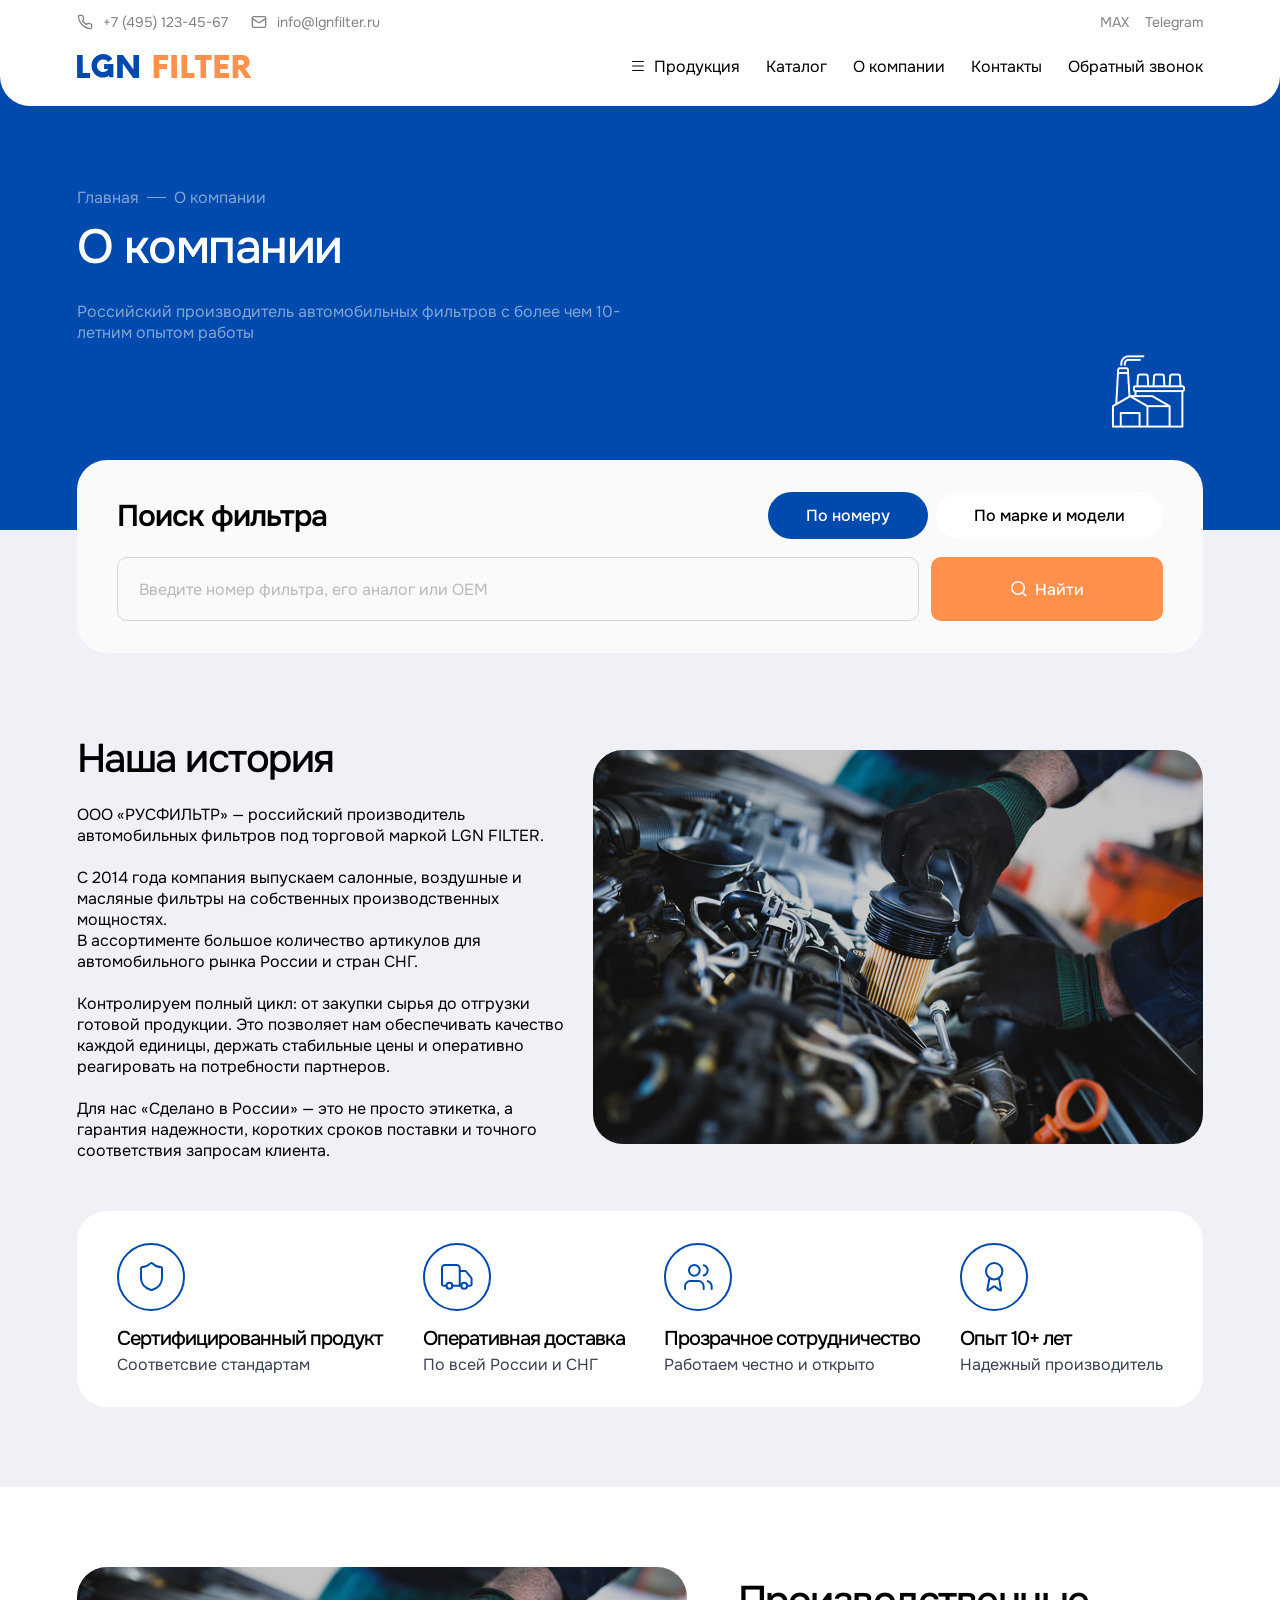
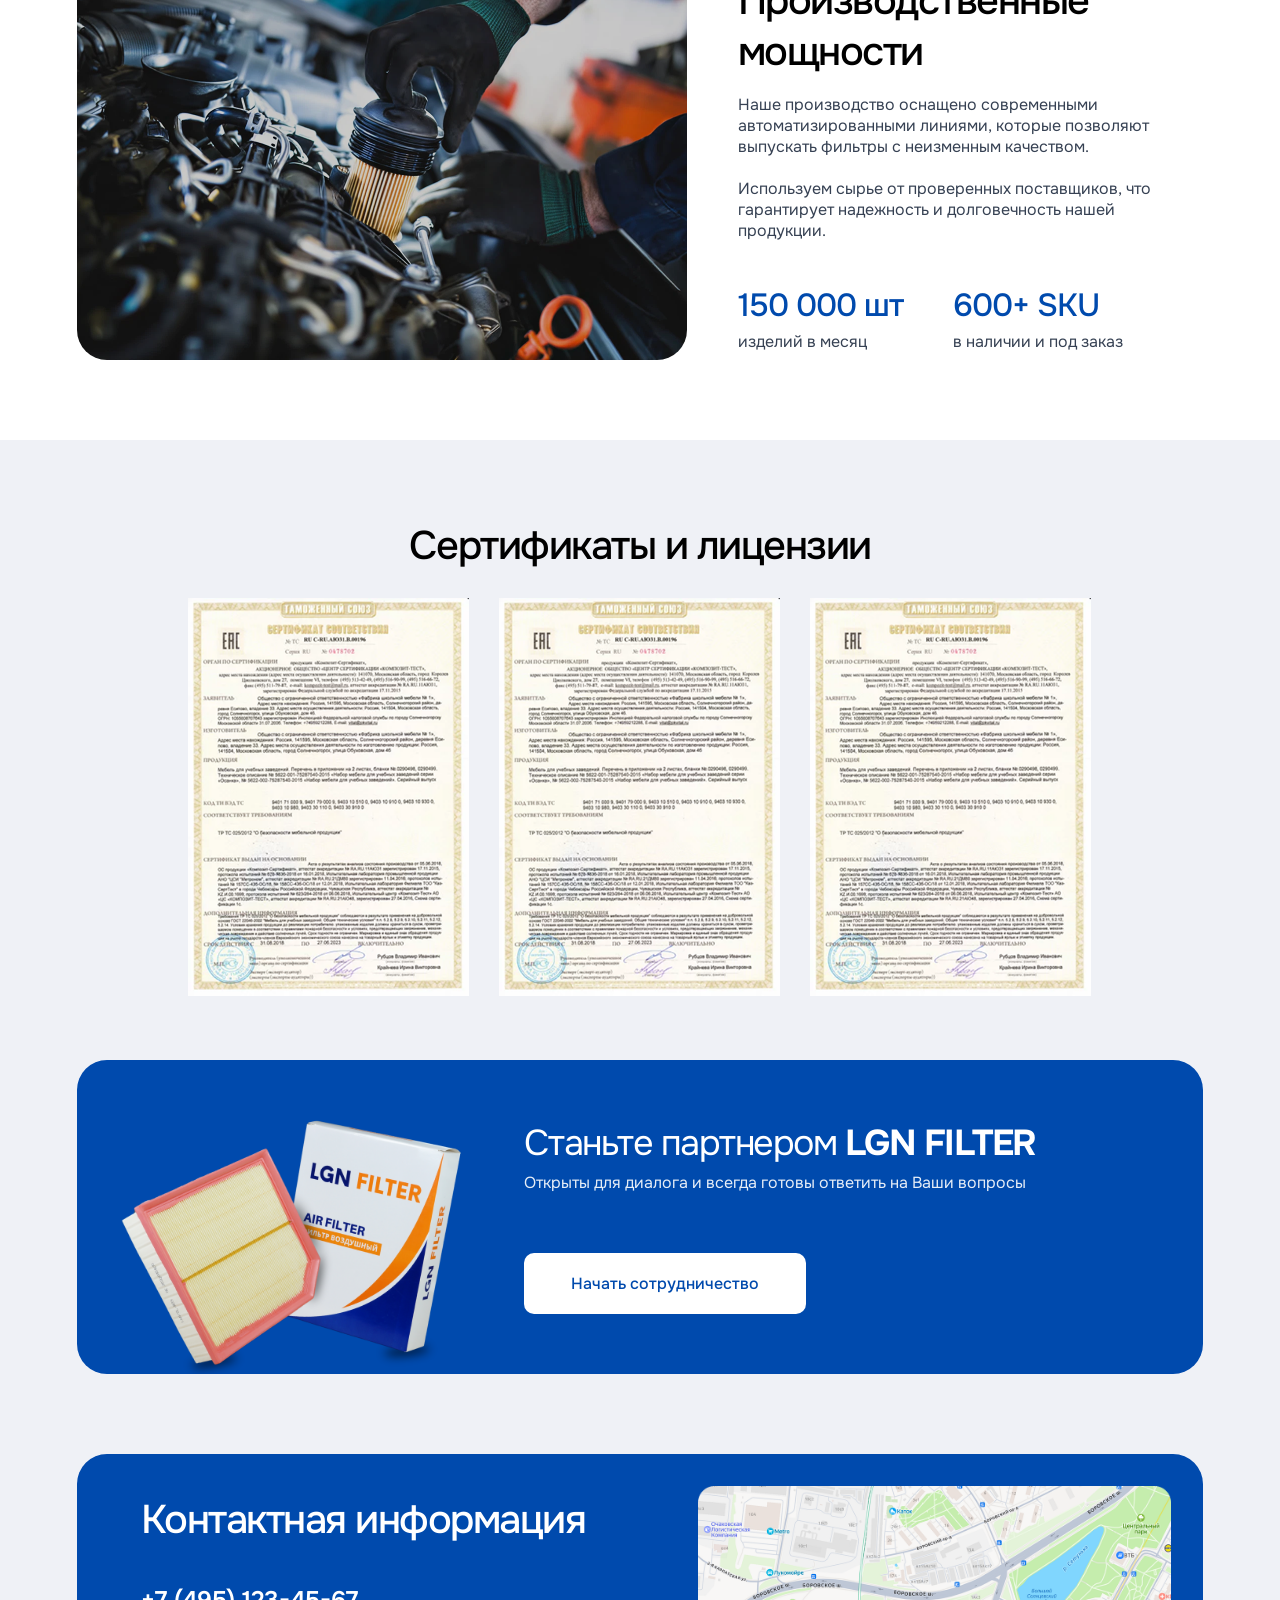
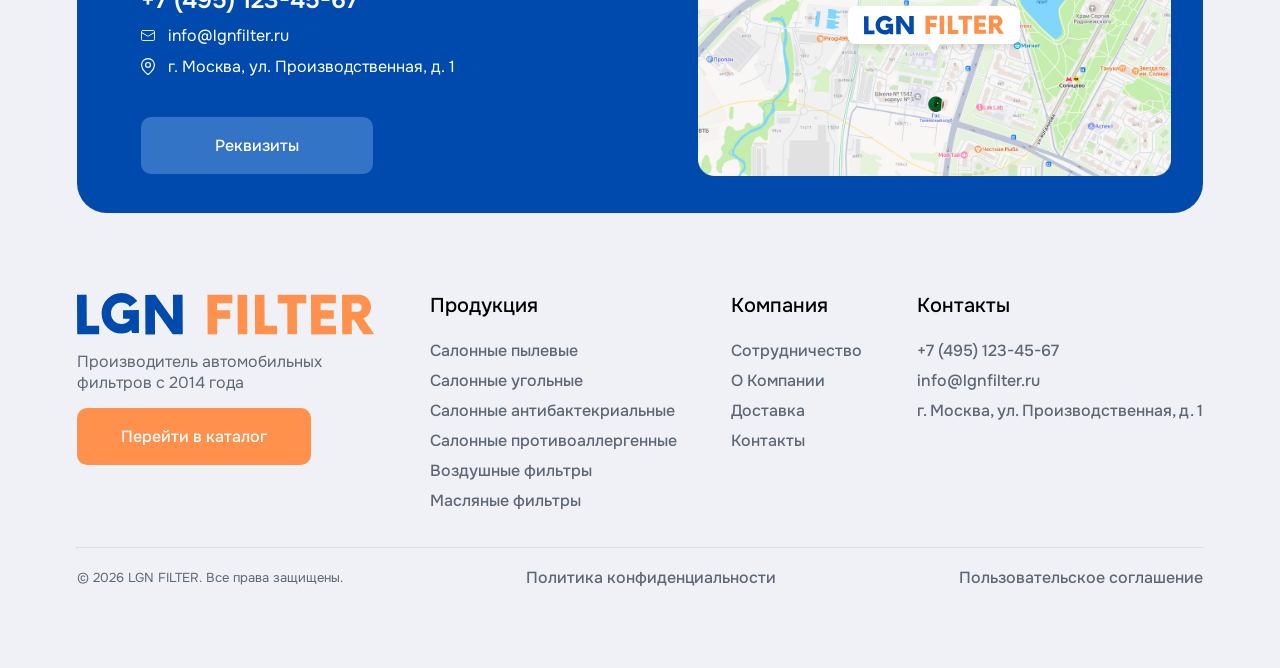
==== commit e3a3cb26: "add all website letter-spacing--title and letter-spacing--text" ====
--- a/html/about.html
+++ b/html/about.html
@@ -118,7 +118,7 @@
                 О компании
               </p>
             </div>
-            <p class="first-section__title">
+            <p class="letter-spacing--title first-section__title">
               О компании
             </p>
           </div>
@@ -139,7 +139,7 @@
         <div class="search-wrapper">
           <div class="search-wrapper-up">
             <div class="label-wrapper">
-              <p class="search-label">Поиск фильтра</p>
+              <p class="letter-spacing--text search-label">Поиск фильтра</p>
             </div>
             <div class="search-buttons-wrapper">
               <button type="button" class="btn btn-search-number"> 
@@ -205,7 +205,7 @@
         <div class="content-wrapper">
           <div class="third-section-up">
             <div class="about-text-wrapper">
-              <p class="company-label">
+              <p class="letter-spacing--title company-label">
                 Наша история
               </p>
               <p class="company-description">
@@ -231,7 +231,7 @@
                 <path d="M45 34.91C45 41.687 40.4062 45.0755 34.9463 47.0409C34.6603 47.1409 34.3498 47.1361 34.0669 47.0273C28.5938 45.0755 24 41.687 24 34.91V25.4222C24 25.0627 24.1383 24.718 24.3844 24.4638C24.6306 24.2096 24.9644 24.0668 25.3125 24.0668C27.9375 24.0668 31.2187 22.4403 33.5025 20.3801C33.7806 20.1348 34.1343 20 34.5 20C34.8657 20 35.2194 20.1348 35.4975 20.3801C37.7944 22.4539 41.0625 24.0668 43.6875 24.0668C44.0356 24.0668 44.3694 24.2096 44.6156 24.4638C44.8617 24.718 45 25.0627 45 25.4222V34.91Z" stroke="#004AAD" stroke-width="2" stroke-linecap="round" stroke-linejoin="round"/>
               </svg>
               <div class="about-item-text">
-                <p class="about-item-text-label">
+                <p class="letter-spacing--text about-item-text-label">
                   Сертифицированный продукт
                 </p>
                 <p class="about-item-text-description">
@@ -250,7 +250,7 @@
                 <path d="M26.3958 45.7656C28.0297 45.7656 29.3542 44.4355 29.3542 42.7949C29.3542 41.1542 28.0297 39.8242 26.3958 39.8242C24.762 39.8242 23.4375 41.1542 23.4375 42.7949C23.4375 44.4355 24.762 45.7656 26.3958 45.7656Z" stroke="#004AAD" stroke-width="2" stroke-linecap="round" stroke-linejoin="round"/>
               </svg>
               <div class="about-item-text">
-                <p class="about-item-text-label">
+                <p class="letter-spacing--text about-item-text-label">
                   Оперативная доставка
                 </p>
                 <p class="about-item-text-description">
@@ -268,7 +268,7 @@
                 <path d="M39.6671 22.1738C40.8143 22.4688 41.8311 23.1388 42.5572 24.0782C43.2834 25.0175 43.6775 26.1729 43.6775 27.362C43.6775 28.5512 43.2834 29.7066 42.5572 30.6459C41.8311 31.5853 40.8143 32.2553 39.6671 32.5503" stroke="#004AAD" stroke-width="2" stroke-linecap="round" stroke-linejoin="round"/>
               </svg>
               <div class="about-item-text">
-                <p class="about-item-text-label">
+                <p class="letter-spacing--text about-item-text-label">
                   Прозрачное сотрудничество
                 </p>
                 <p class="about-item-text-description">
@@ -284,7 +284,7 @@
                 <path d="M34.2 36.4682C38.7287 36.4682 42.3999 32.7817 42.3999 28.2341C42.3999 23.6865 38.7287 20 34.2 20C29.6713 20 26 23.6865 26 28.2341C26 32.7817 29.6713 36.4682 34.2 36.4682Z" stroke="#004AAD" stroke-width="2" stroke-linecap="round" stroke-linejoin="round"/>
               </svg>
               <div class="about-item-text">
-                <p class="about-item-text-label">
+                <p class="letter-spacing--text about-item-text-label">
                   Опыт 10+ лет
                 </p>
                 <p class="about-item-text-description">
@@ -303,16 +303,16 @@
             <img src="../src/about/company_img.png" class="third-section__img">
             <div class="third-section__info">
               <div class="third-section__texts">
-                <p class="third-section__label">Производственные мощности</p>
+                <p class="letter-spacing--title third-section__label">Производственные мощности</p>
                 <p class="third-section__description">Наше производство оснащено современными автоматизированными линиями, которые позволяют выпускать фильтры с неизменным качеством.<br><br>Используем сырье от проверенных поставщиков, что гарантирует надежность и долговечность нашей продукции.</p>
               </div>
               <div class="third-section__results">
                 <div class="result">
-                  <p class="result__sum">150 000 шт</p>
+                  <p class="letter-spacing--text result__sum">150 000 шт</p>
                   <p class="result__description">изделий в месяц</p>
                 </div>
                 <div class="result">
-                  <p class="result__sum">600+ SKU</p>
+                  <p class="letter-spacing--text result__sum">600+ SKU</p>
                   <p class="result__description">в наличии и под заказ</p>
                 </div>
               </div>
@@ -321,7 +321,7 @@
         </div>
 
         <div class="certificates-section">
-          <p class="sertificates-label">Сертификаты и лицензии</p>
+          <p class="letter-spacing--title sertificates-label">Сертификаты и лицензии</p>
   
           <div class="certificates-wrapper">
             <button type="button" class="btn certificates-item">
@@ -340,7 +340,7 @@
           <img src="../src/main/partner_icons/filters_cta.png" class="cta-partner-img">
           <div class="text-button-wrapper">
             <div class="cta-text-wrapper">
-              <p class="cta-partner-label">Станьте партнером <span style="font-weight: 700;">LGN FILTER</span></p>
+              <p class="letter-spacing--title cta-partner-label">Станьте партнером <span style="font-weight: 700;">LGN FILTER</span></p>
               <p class="cta-partner-description">Открыты для диалога и всегда готовы ответить на Ваши вопросы</p>
             </div>
             <button type="button" class="btn cta-partner-btn"> 
@@ -352,7 +352,7 @@
         <div class="contacts-wrapper">
           <div class="text-and-button-wrapper">
             <div class="texts-wrapper">
-              <p class="contact-label">Контактная информация</p>
+              <p class="letter-spacing--title contact-label">Контактная информация</p>
               <div class="description-wrapper">
                 <p class="tel-number">+7 (495) 123-45-67</p>
                 <div class="mail-wrapper">
--- a/css/style.css
+++ b/css/style.css
@@ -105,7 +105,13 @@
 }
 
 
+.letter-spacing--title {
+  letter-spacing: -1.5px;
+}
 
+.letter-spacing--text {
+  letter-spacing: -1px;
+}
 
 :root {
   --orange-color: #FF914D;
@@ -124,6 +130,15 @@
 }
 
 @media (max-width: 768px) {
+
+  .letter-spacing--title {
+    letter-spacing: -1px;
+  }
+
+  .letter-spacing--text {
+    letter-spacing: 0px;
+  }
+
   :root {
     --width-container: 93.3%;
     --padding-blocks: 24px;
--- a/css/header.css
+++ b/css/header.css
@@ -289,7 +289,7 @@
   }
 
   .header-button__form {
-    padding: 10px 20px;
+    padding: 8.5px 20px;
   }
 
   .menu__item, .menu__btn {
--- a/css/contacts-info.css
+++ b/css/contacts-info.css
@@ -46,12 +46,13 @@
   font-weight: 600;
 }
 
-.mail-wrapper, .location-wrapper {
+.mail-wrapper, .location-wrapper, .tel-number-wrapper {
   display: flex;
   align-items: center;
   justify-content: center;
   gap: 13px;
 }
+
 
 .contact-img-wrapper {
   width: 14px;
@@ -61,7 +62,11 @@
   height: 100%;
 }
 
-.mail-img, .location-img {
+.tel-wrapper {
+  display: none;
+}
+
+.mail-img, .location-img, .tel-img {
   width: 100%;
   height: 100%;
 }
@@ -119,6 +124,10 @@
   .btn-requisits {
     width: 100%;
   }
+
+  .tel-wrapper {
+    display: flex;
+  }
 }
 
 
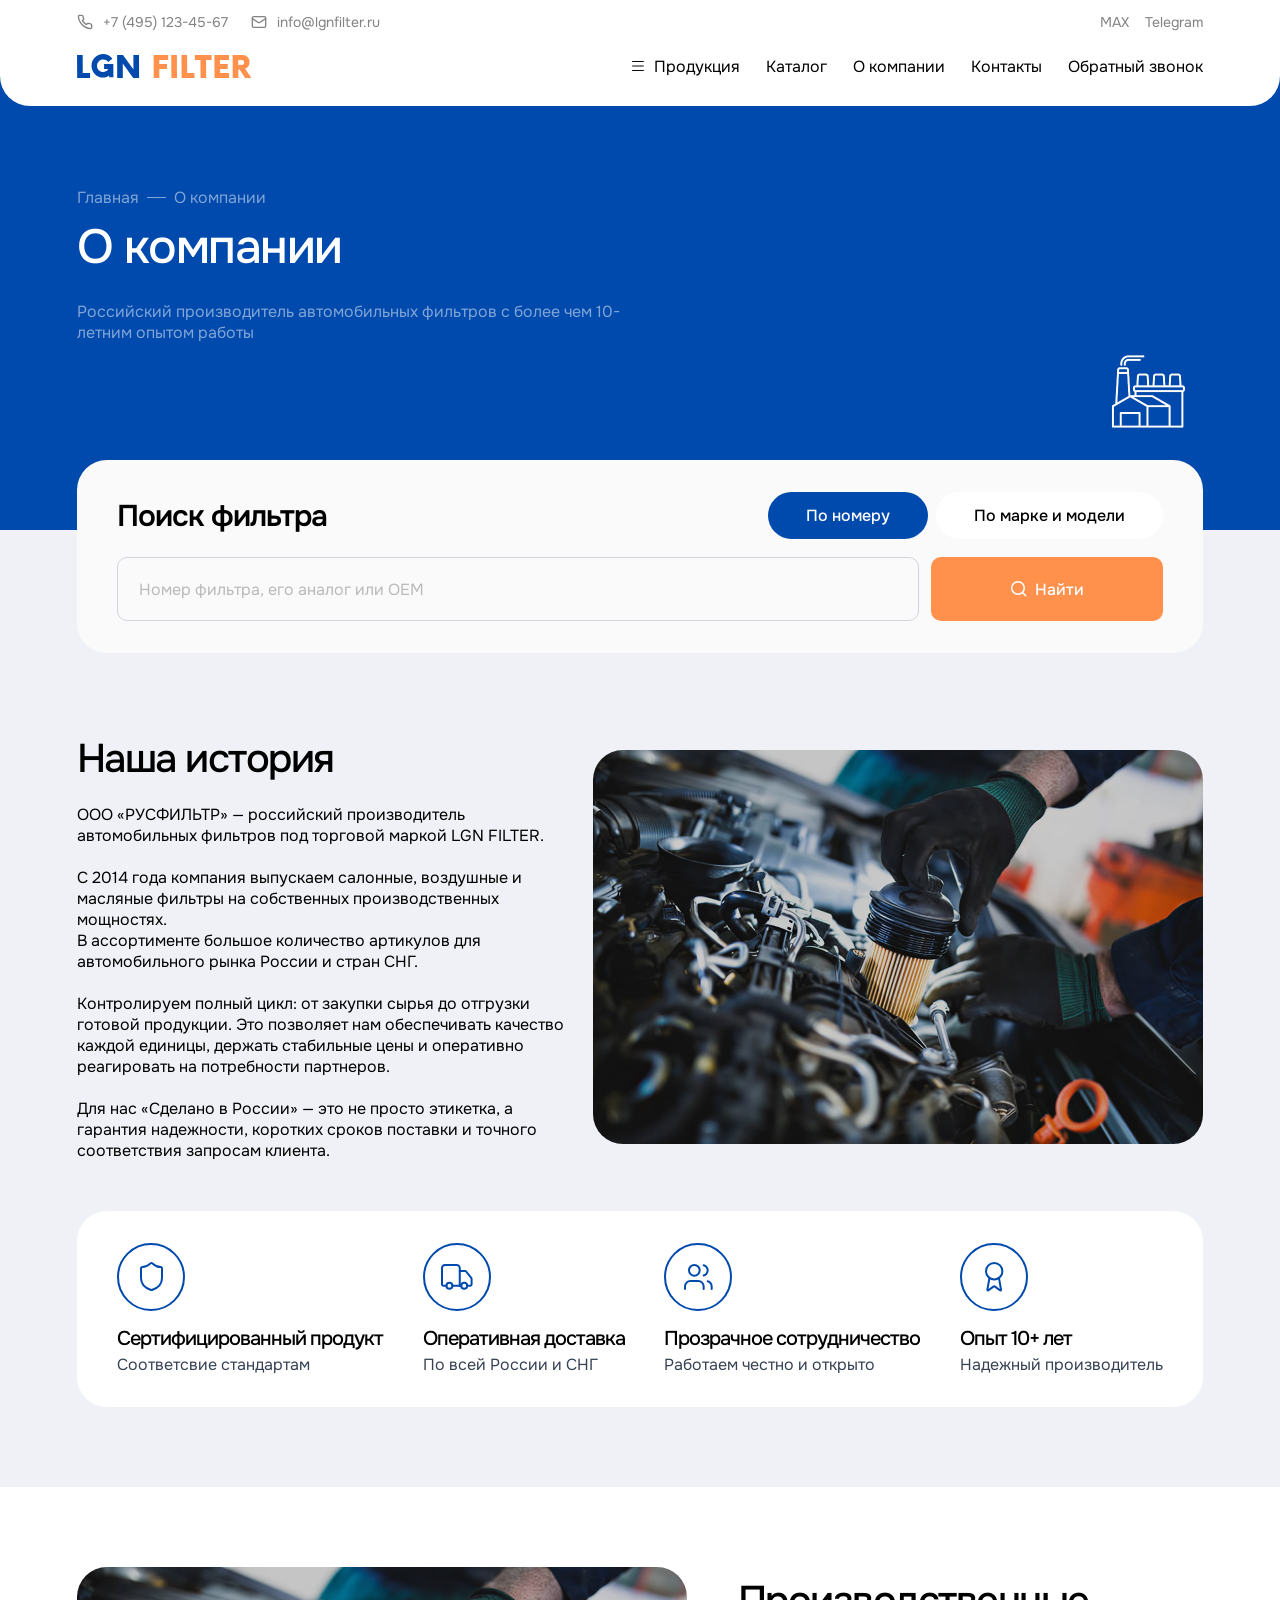
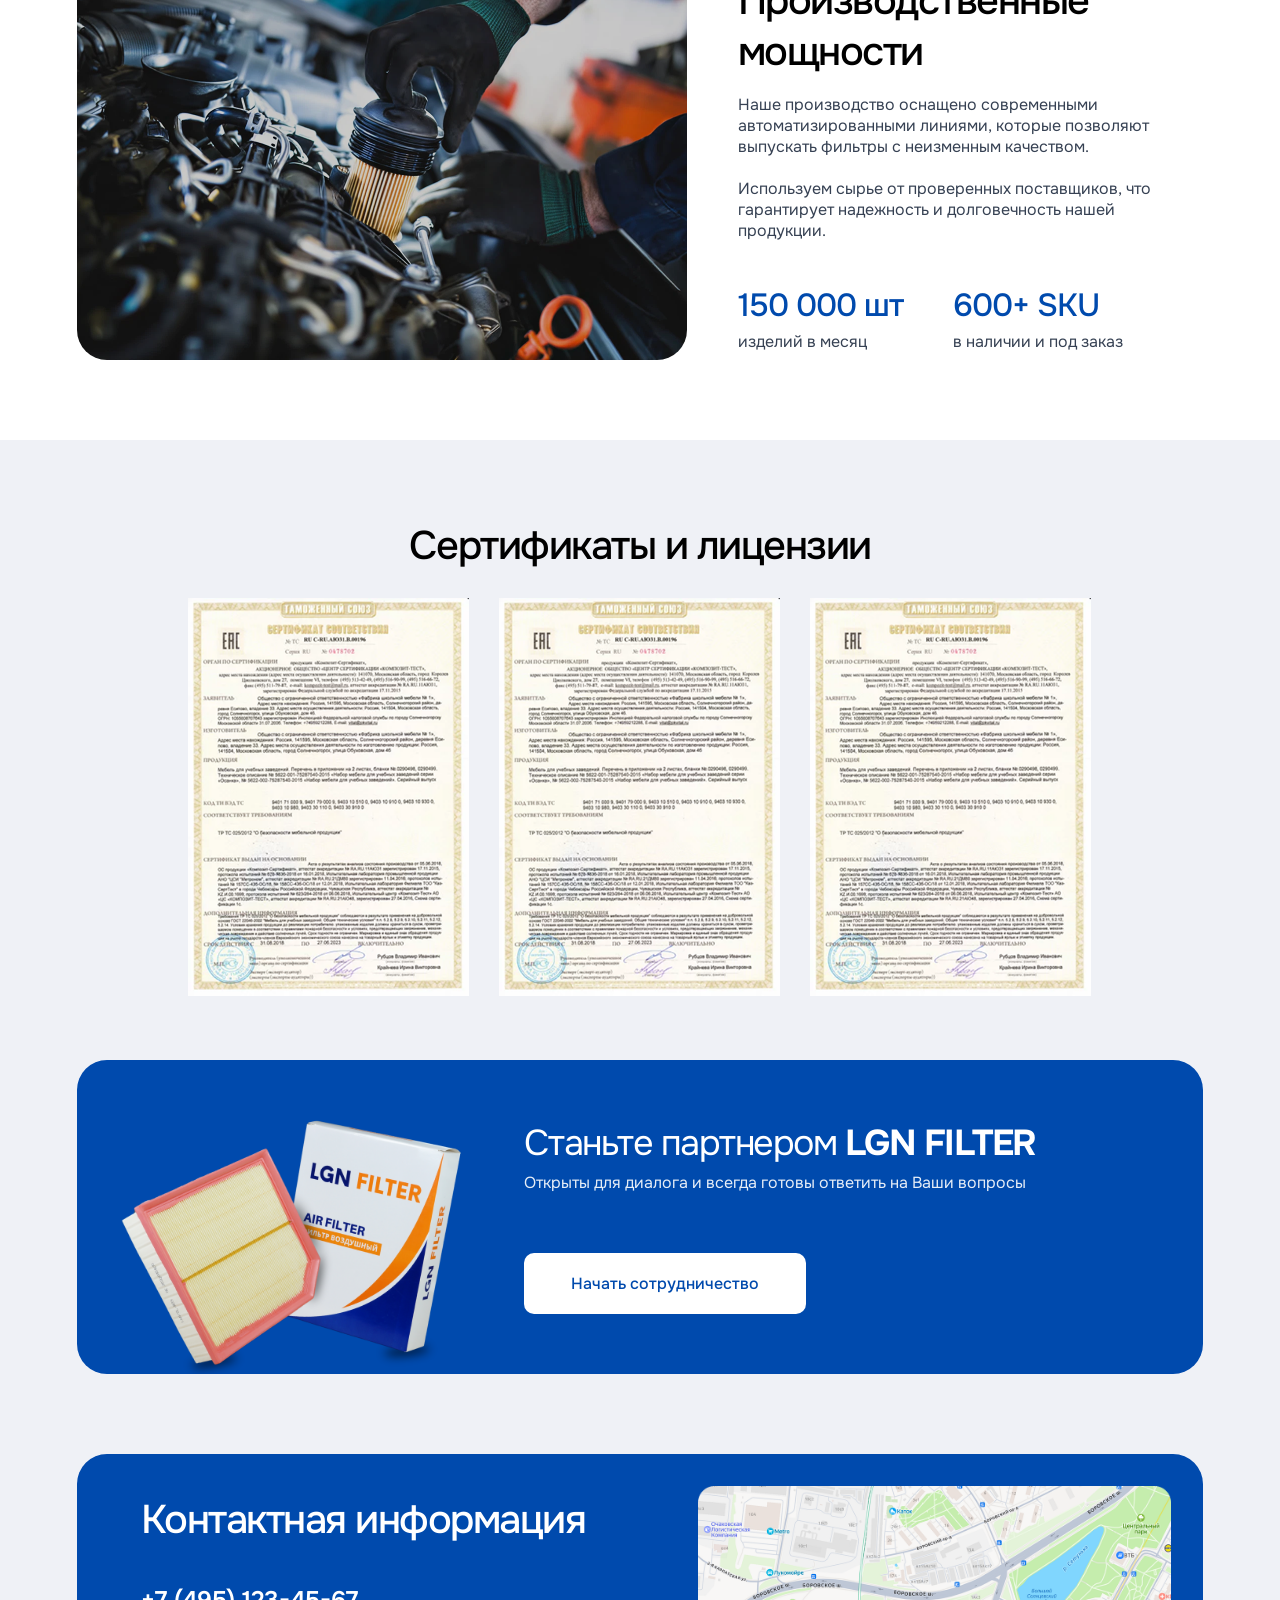
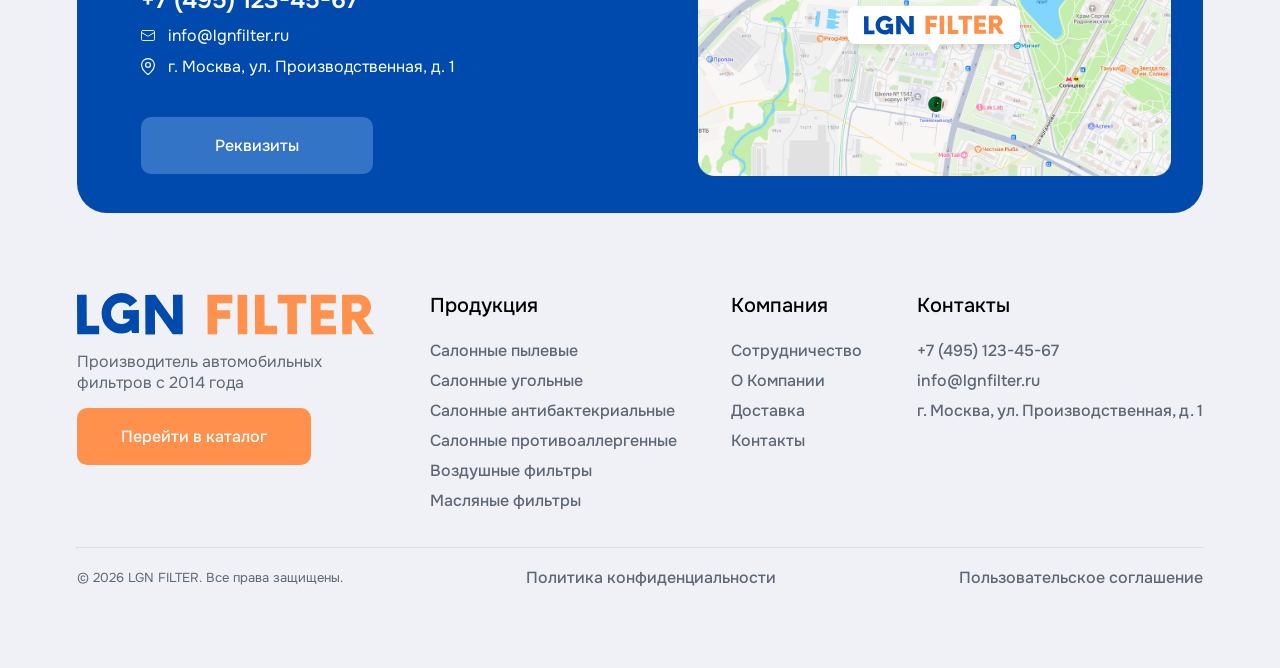
==== commit f84fa5cd: "fix text's placeholders" ====
--- a/html/about.html
+++ b/html/about.html
@@ -157,7 +157,7 @@
                 <input
                   class="search-input"
                   type="text"
-                  placeholder="Введите номер фильтра, его аналог или OEM"
+                  placeholder="Номер фильтра, его аналог или OEM"
                   value=""
                   autocomplete="off"
                 />
--- a/css/style.css
+++ b/css/style.css
@@ -166,14 +166,6 @@
   user-select: none;
 }
 
-button:hover,
-button:active,
-button:focus {
-  color: inherit;
-  background: none;
-  outline: none;
-}
-
 @media (max-width: 610px) {
   .btn {
     font-size: 14px;
--- a/css/search.css
+++ b/css/search.css
@@ -196,7 +196,7 @@
   }
 
   input.search-input {
-    font-size: 14px;
+    font-size: 16px;
   }
 
   .btn-search-enter  {
--- a/css/about.css
+++ b/css/about.css
@@ -376,6 +376,11 @@
 }
 
 @media (max-width: 610px) {
+  
+  .content-wrapper {
+    gap: 16px;
+  }
+
   .company-label, .third-section__label, .sertificates-label, .cta-partner-label, .video-review-label, .sertificates-label {
     font-size: 20px;
   }
--- a/css/popup-properties-company.css
+++ b/css/popup-properties-company.css
@@ -71,6 +71,24 @@
 
 @media (max-width: 768px) {
   .popup-properties__wrapper {
-    width: var(--width-container);
+    width: 100vw;
+    height: 100vh;
+    top: 0;
+    left: 0;
+    border-radius: 0;
   }
+  
+  .popup-properties__label {
+    font-size: 20px;
+  }
+
+  .info-card__title {
+    font-size: 16px;
+  }
+
+  .info-card__description {
+    font-size: 14px;
+  }
+
+
 }
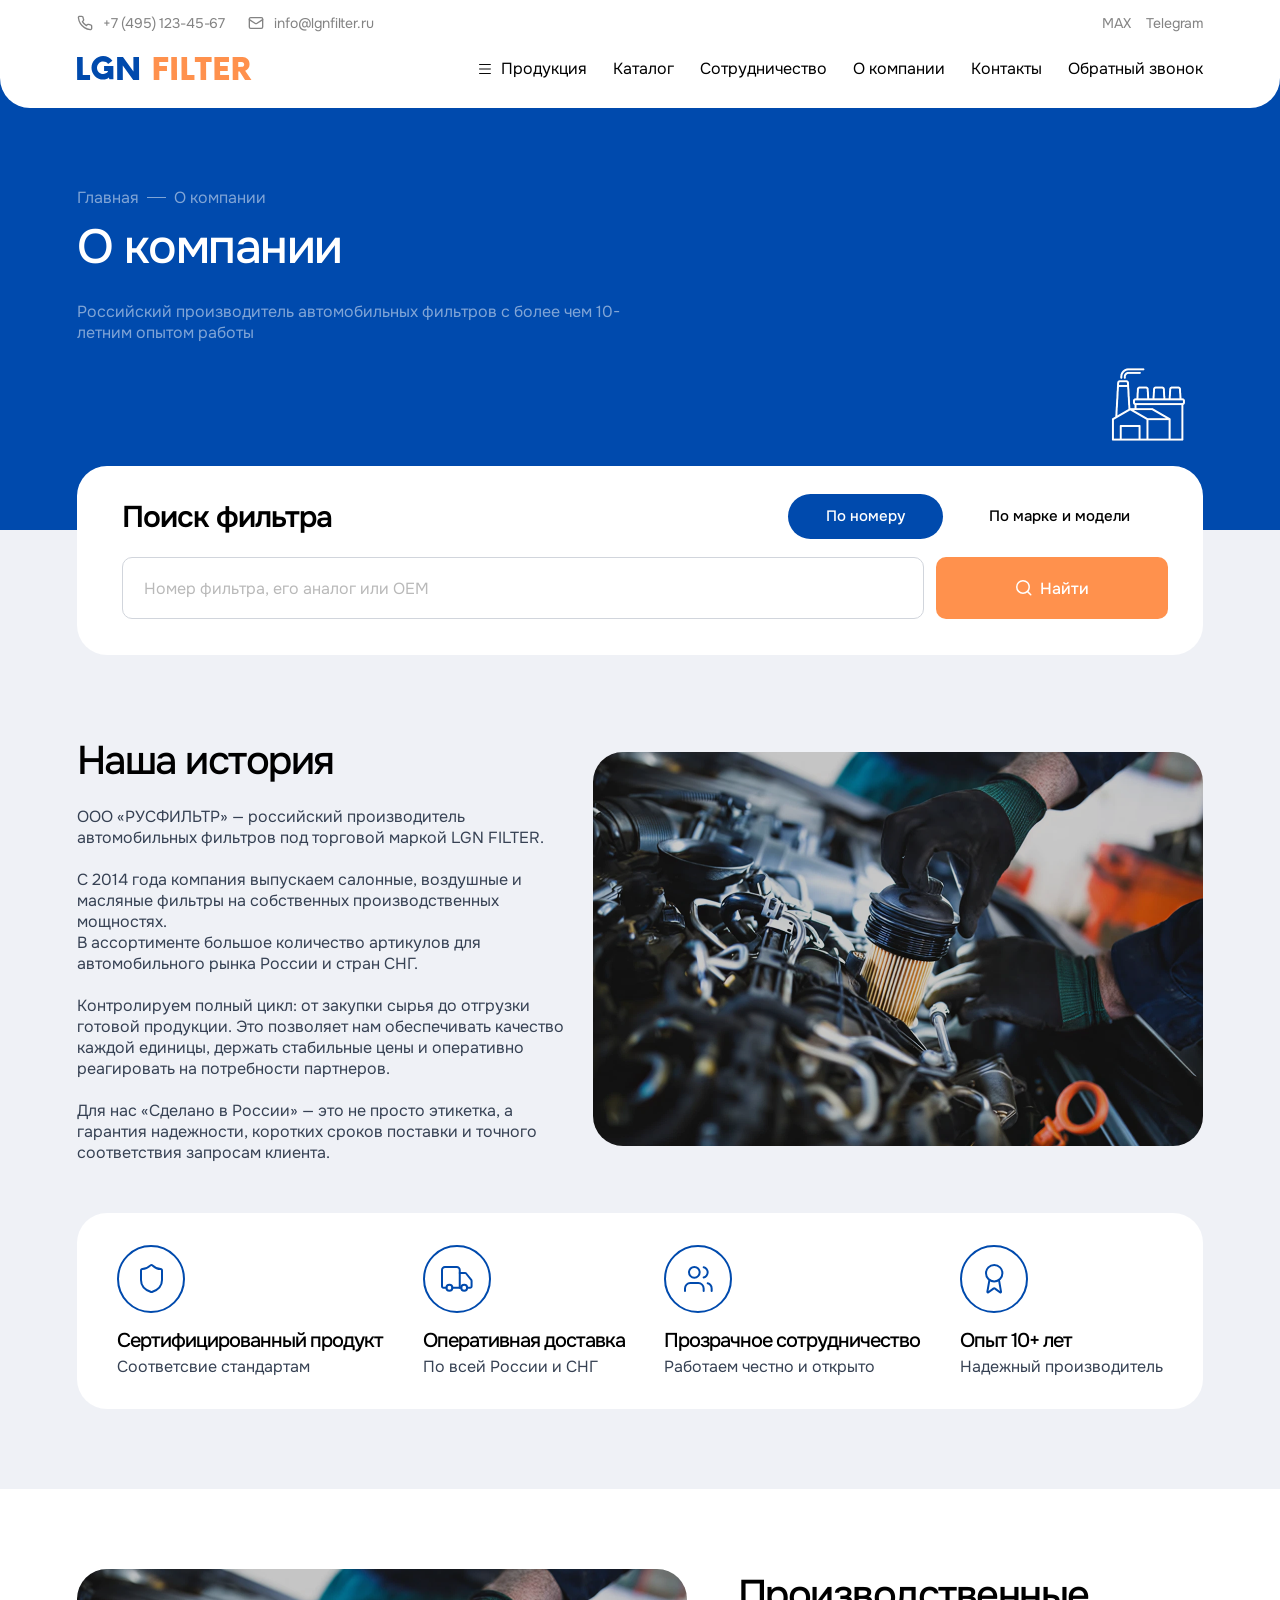
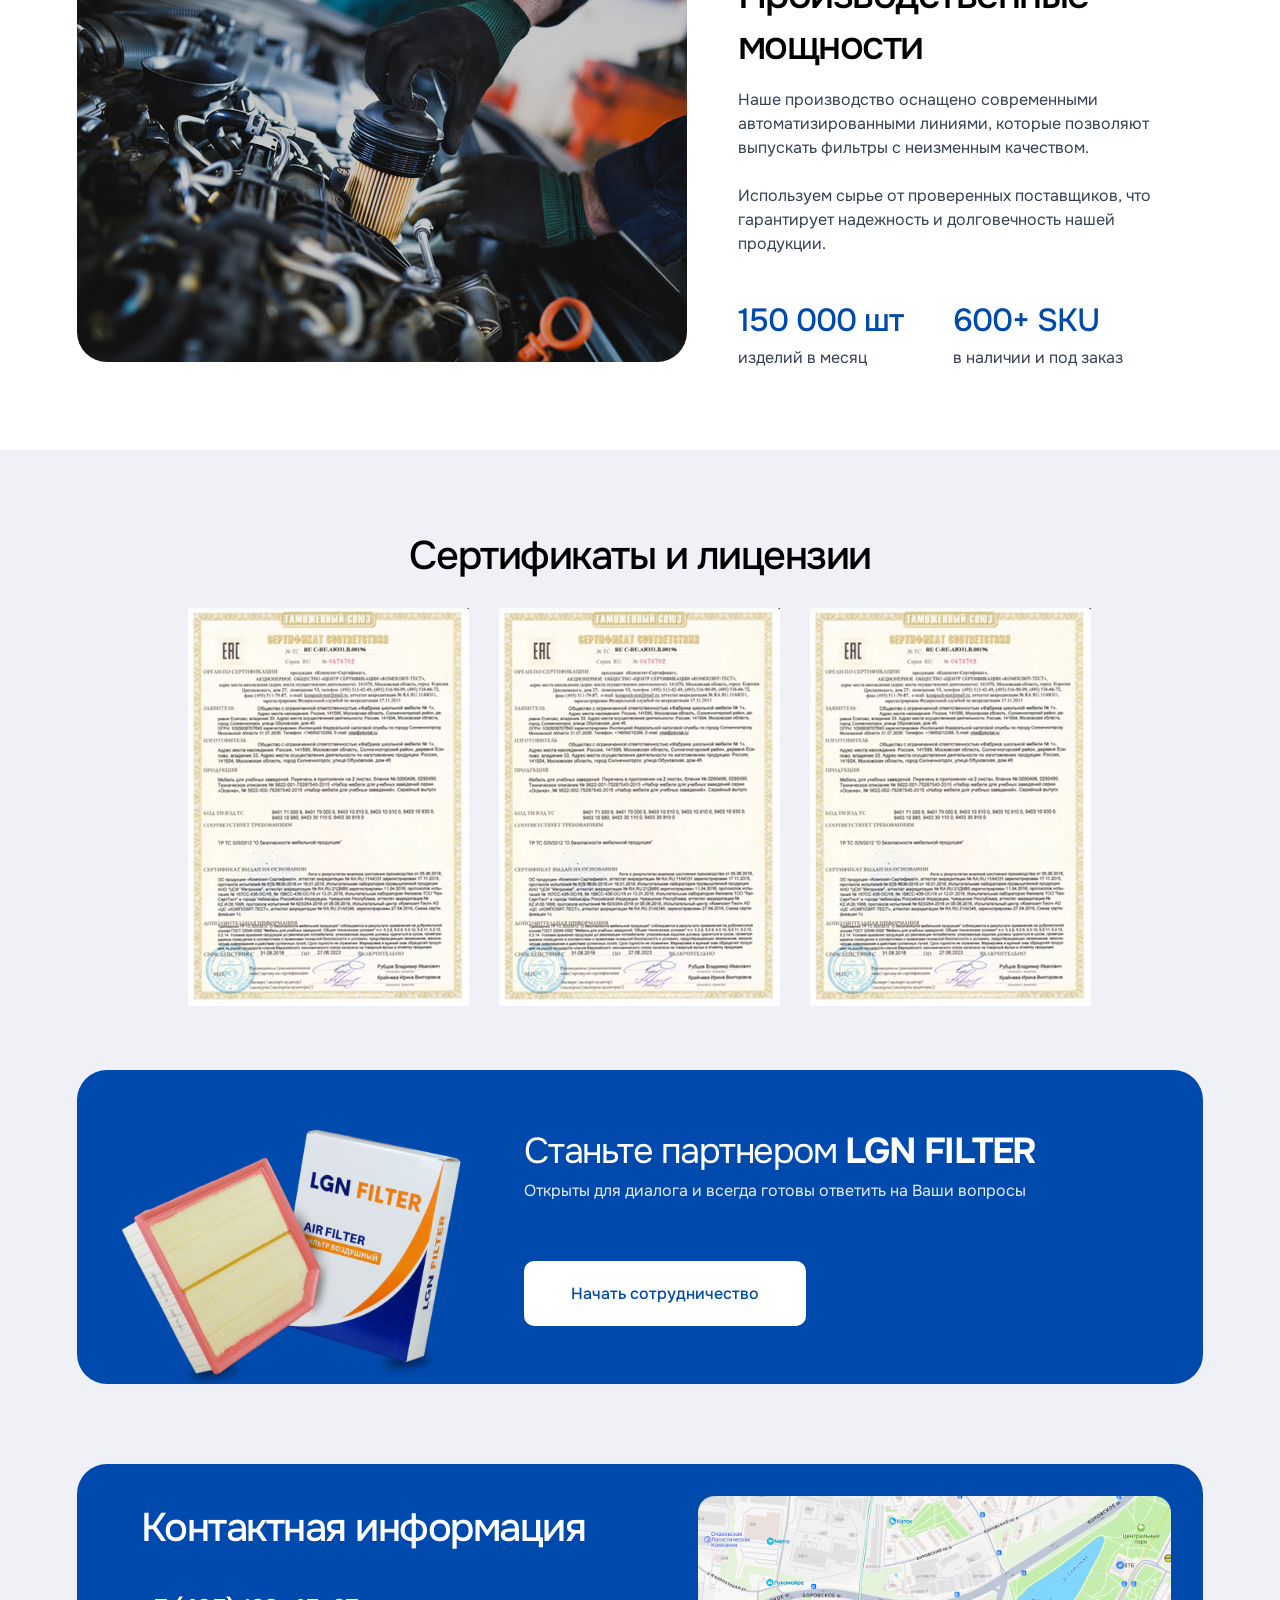
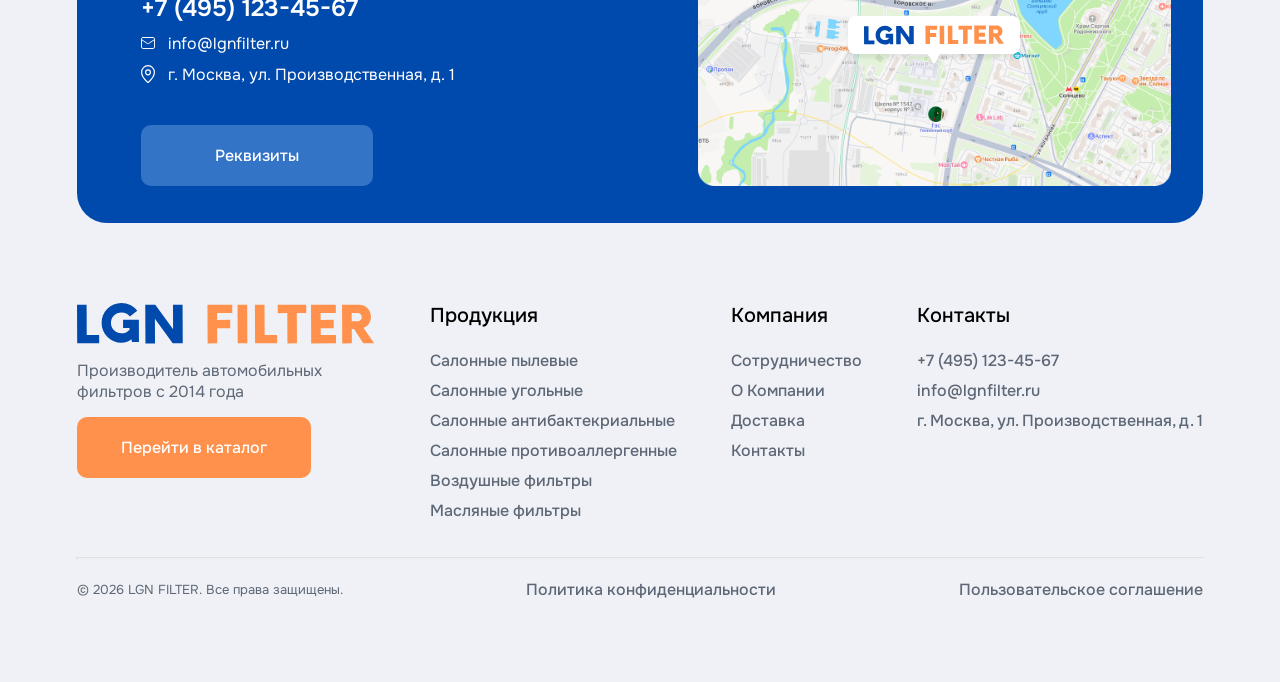
==== commit c17084e2: "Поправил шапку и контент" ====
--- a/html/about.html
+++ b/html/about.html
@@ -1,4 +1,4 @@
-<!DOCTYPE html>
+﻿<!DOCTYPE html>
 <html lang="ru">
 <head>
     <meta charset="UTF-8">
@@ -91,6 +91,7 @@
               </div>
             </div>
             <p class="btn header-link-product">Каталог</p>
+            <p class="btn header-link-partnership">Сотрудничество</p>
             <p class="btn header-link-about">О компании</p>
             <p class="btn header-link-contacts">Контакты</p>
             <p class="btn header-link-form">Обратный звонок</p>
@@ -473,6 +474,7 @@
 
           </div>
           <p class="btn menu__item">Каталог</p>
+          <p class="btn menu__item">Сотрудничество</p>
           <p class="btn menu__item">О компании</p>
           <p class="btn menu__item">Контакты</p>
         </div>
--- a/css/style.css
+++ b/css/style.css
@@ -159,6 +159,7 @@
   color: inherit;
   -webkit-tap-highlight-color: transparent;
   text-decoration: none;
+  line-height: 25px;
 }
 
 img {
--- a/css/header.css
+++ b/css/header.css
@@ -57,6 +57,8 @@
 .header-tel-text, .header-email-text, .header-social-network-link-max, .header-social-network-link-telegram {
   font-size: 14px;
   font-weight: 400;
+  line-height: 20px;
+  letter-spacing: -0.15px;
 }
 
 .header-social-network {
@@ -105,9 +107,10 @@
   gap: 10px;
 }
 
-.header-link-catalog, .header-link-product, .header-link-about, .header-link-contacts, .header-link-form {
+.header-link-catalog, .header-link-product, .header-link-partnership, .header-link-about, .header-link-contacts, .header-link-form {
   font-size: 16px;
   font-weight: 400;
+  line-height: 25px;
 }
 
 .header__menu-wrapper {
@@ -246,7 +249,7 @@
   }
 
   .header-logo-wrapper {
-    gap: 30px;
+    gap: 17px;
   }
 
   .header-burger {
@@ -289,7 +292,8 @@
   }
 
   .header-button__form {
-    padding: 8.5px 20px;
+    padding: 5px 19px;
+    line-height: 25px;
   }
 
   .menu__item, .menu__btn {
--- a/css/search.css
+++ b/css/search.css
@@ -2,8 +2,8 @@
   width: var(--width-container);
   box-sizing: border-box;
   max-width: var(--max-width);
-  padding: 32px 40px;
-  background-color: #FAFAFB;
+  padding: 28px 35px 36px 45px;
+  background-color: white;
   border-radius: var(--big-border-radius);
   display: flex;
   flex-direction: column;
@@ -13,7 +13,7 @@
 }
 
 .search-wrapper {
-  margin-top: -70px;
+  margin-top: -64px;
   z-index: 4;
 }
 
@@ -27,6 +27,7 @@
 .search-label {
   font-size: 30px;
   font-weight: 600;
+  line-height: 36px;
 }
 
 .search-buttons-wrapper {
@@ -40,6 +41,8 @@
   background-color: white;
   padding: 13px 38px;
   border-radius: var(--big-border-radius);
+  font-size: 15px;
+  line-height: 19px;
 }
 
 .btn-search-number.active,
@@ -62,6 +65,7 @@
   height: 62px;
   border: 1px solid #D1D5DC;
   border-radius: var(--btn-border-radius);
+  box-sizing: border-box;
 }
 
 .search-input-car-model, .search-input-car-brend {
@@ -115,7 +119,7 @@
 
 .btn-search-enter {
   width: 100%;
-  height: 64px;
+  height: 62px;
   max-width: 232px;
   background-color: var(--orange-color);
   border-radius: var(--btn-border-radius);
@@ -182,7 +186,8 @@
   }
 
   .search-label {
-    font-size: 14px;
+    font-size: 18px;
+    line-height: 23px;
   }
 
   .btn-search-number, .btn-search-auto {
--- a/css/about.css
+++ b/css/about.css
@@ -84,6 +84,7 @@
   font-size: 20px;
   font-weight: 500;
   letter-spacing: -1px;
+  line-height: 25px;
 }
 
 .about-item-text-description {
@@ -108,7 +109,7 @@
   width: var(--width-container);
   max-width: var(--max-width);
   display: flex;
-  align-items: center;
+  align-items: start;
   justify-content: center;
   gap: 51px;
 }
@@ -145,6 +146,7 @@
   font-size: 16px;
   font-weight: 400; 
   color: var(--gray-text);
+  line-height: 24px;
 }
 
 .third-section__results {
@@ -264,6 +266,11 @@
   border-radius: var(--btn-border-radius);
 }
 
+.company-description {
+  font-size: 16px;
+  color: var(--gray-text);
+}
+
 @media (max-width: 1220px) {
   .third-section-up {
     flex-direction: column;
@@ -282,6 +289,7 @@
   .third-section__content {
     flex-direction: column-reverse;
     max-width: none;
+    gap: 20px;
   }
 
   .third-section__img {
@@ -291,6 +299,7 @@
 
   .third-section__info {
     width: 100%;
+    gap: 16px;
   }
 
 }
@@ -399,6 +408,7 @@
 
   .third-section__description {
     font-size: 14px;
+    line-height: normal;
   }
 
   .result__sum {
--- a/css/first-section.css
+++ b/css/first-section.css
@@ -107,7 +107,7 @@
   position: absolute;
   max-width: 109px;
   right: 0;
-  bottom: 95px;
+  bottom: 82px;
 }
 
 @media (max-width: 768px) {
@@ -118,6 +118,11 @@
 }
 
 @media (max-width: 610px) {
+
+  .first-section {
+    height: 450px;
+  }
+  
   .first-section__content {
     justify-content: start;
     box-sizing: border-box;
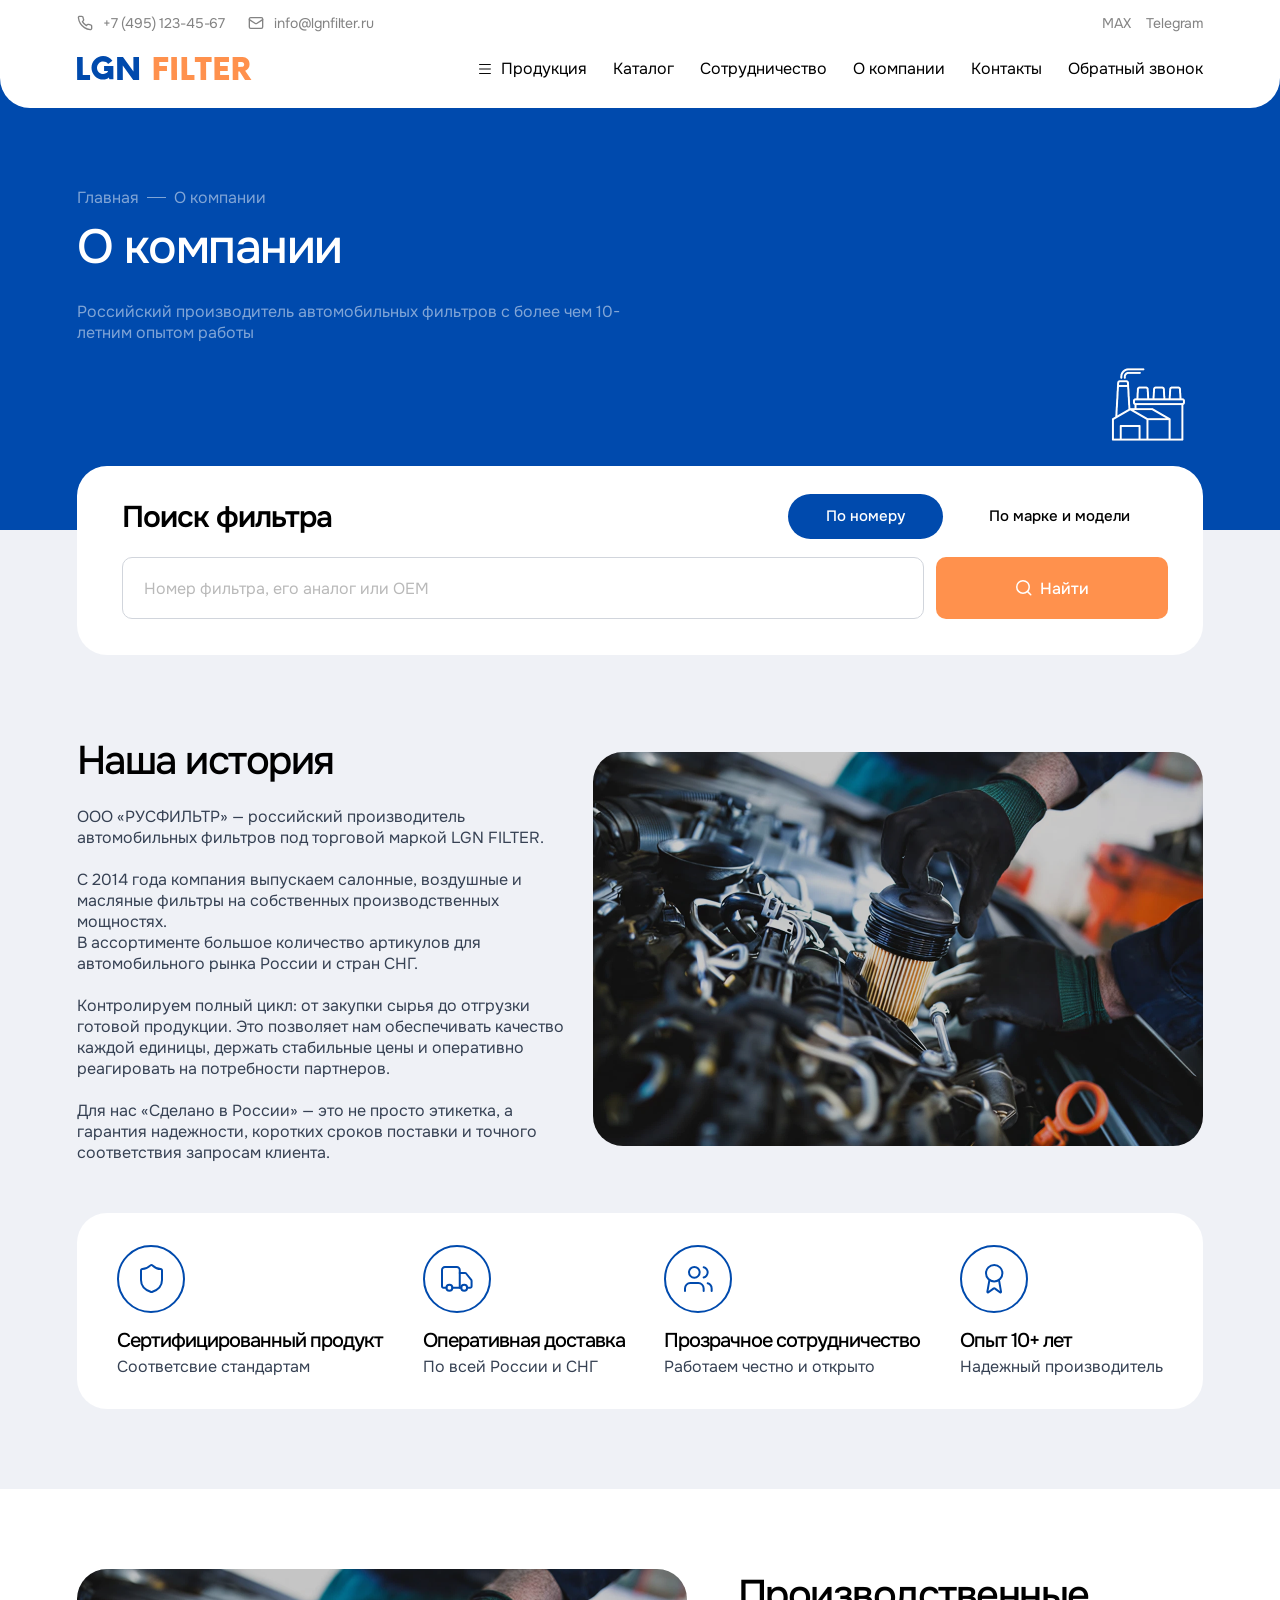
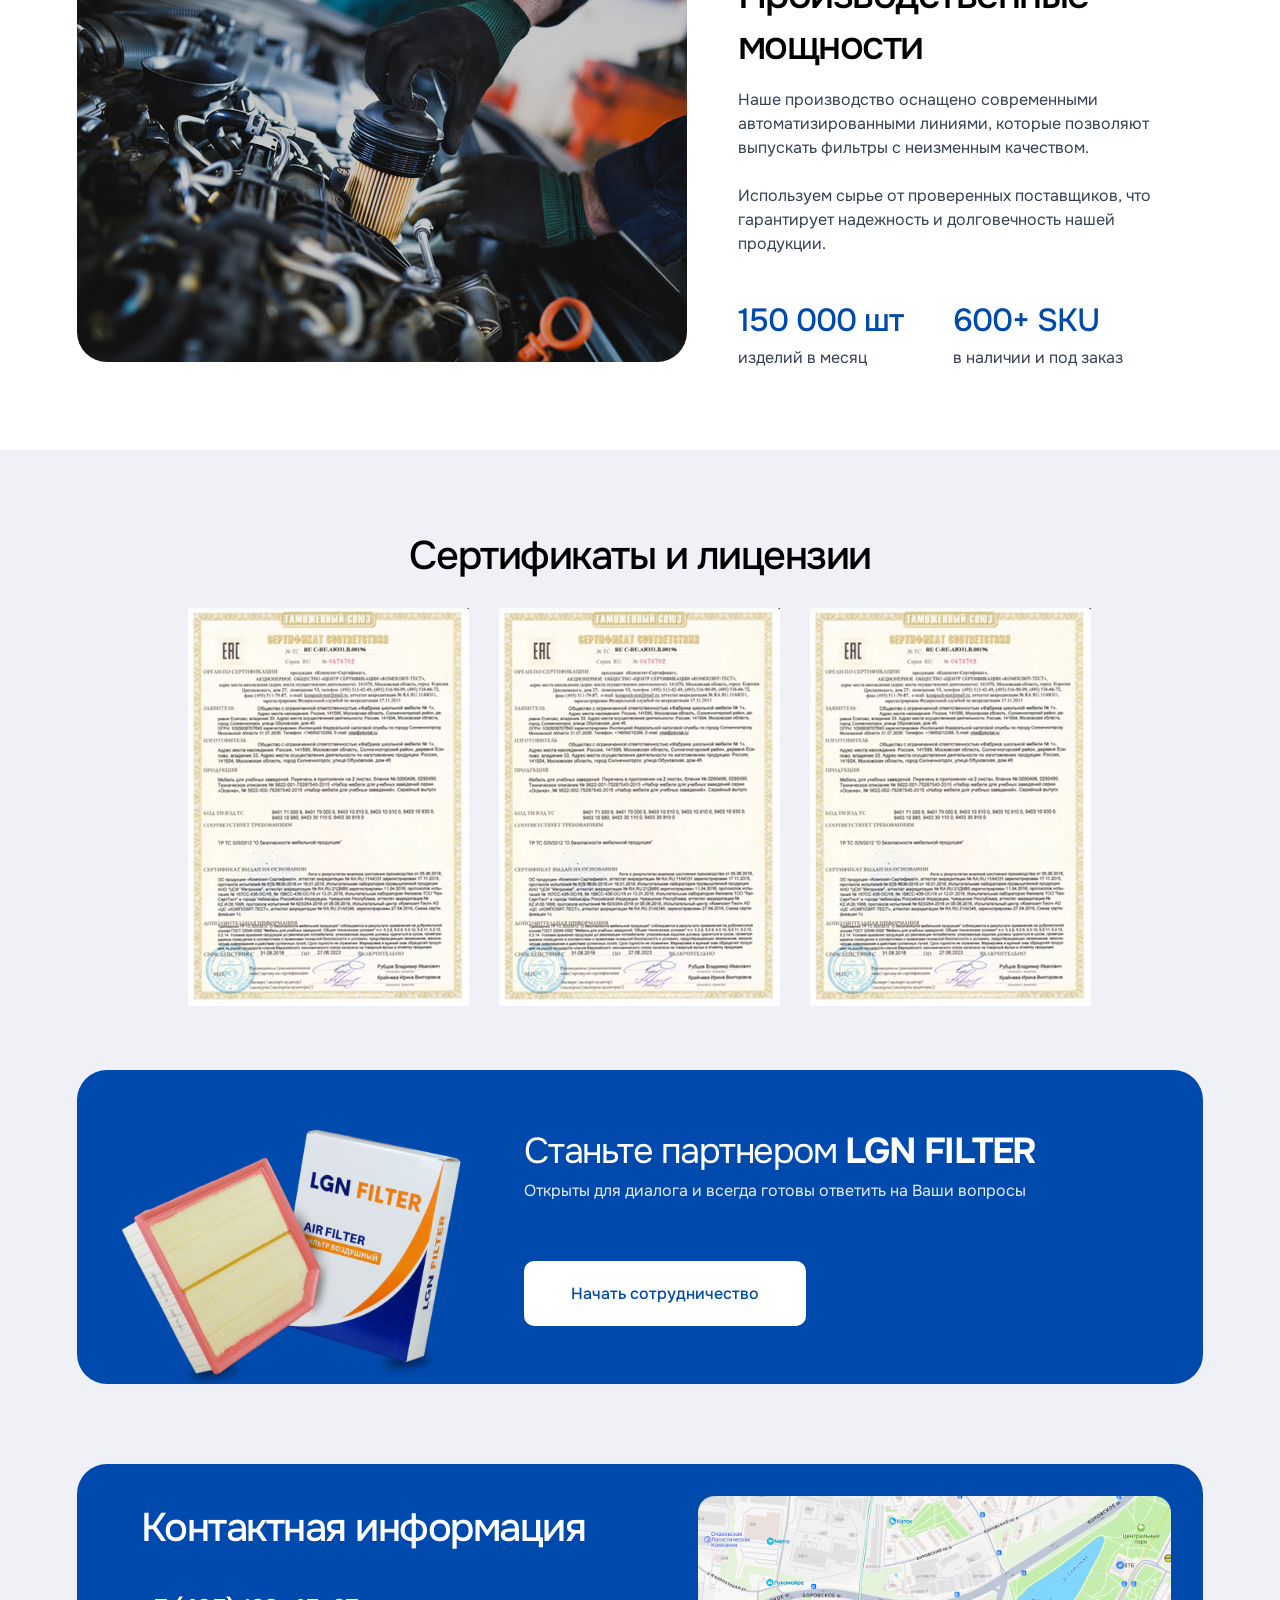
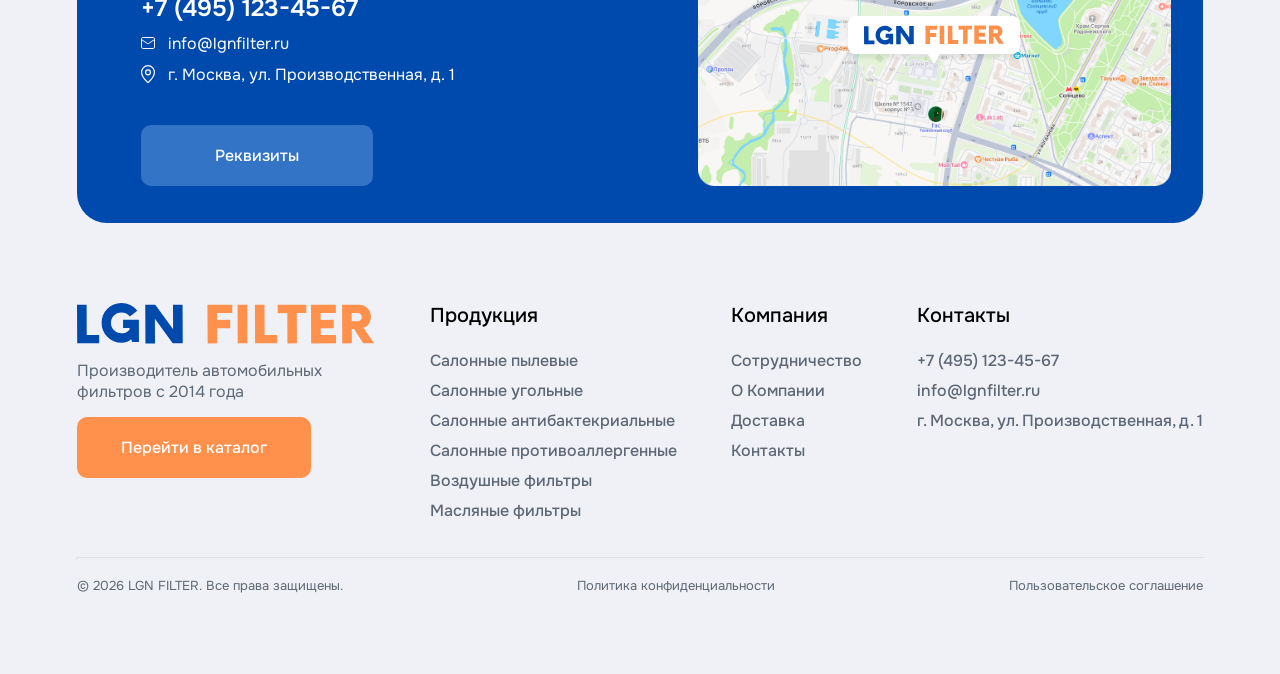
==== commit 3136d844: "Поправил стили футера" ====
--- a/html/about.html
+++ b/html/about.html
@@ -436,8 +436,8 @@
 
         <div class="footer-second-line">
           <p>© 2026 LGN FILTER. Все права защищены.</p>
-          <p class="btn">Политика конфиденциальности</p>
-          <p class="btn">Пользовательское соглашение</p>
+          <p>Политика конфиденциальности</p>
+          <p>Пользовательское соглашение</p>
         </div>
       </div>
     </footer>
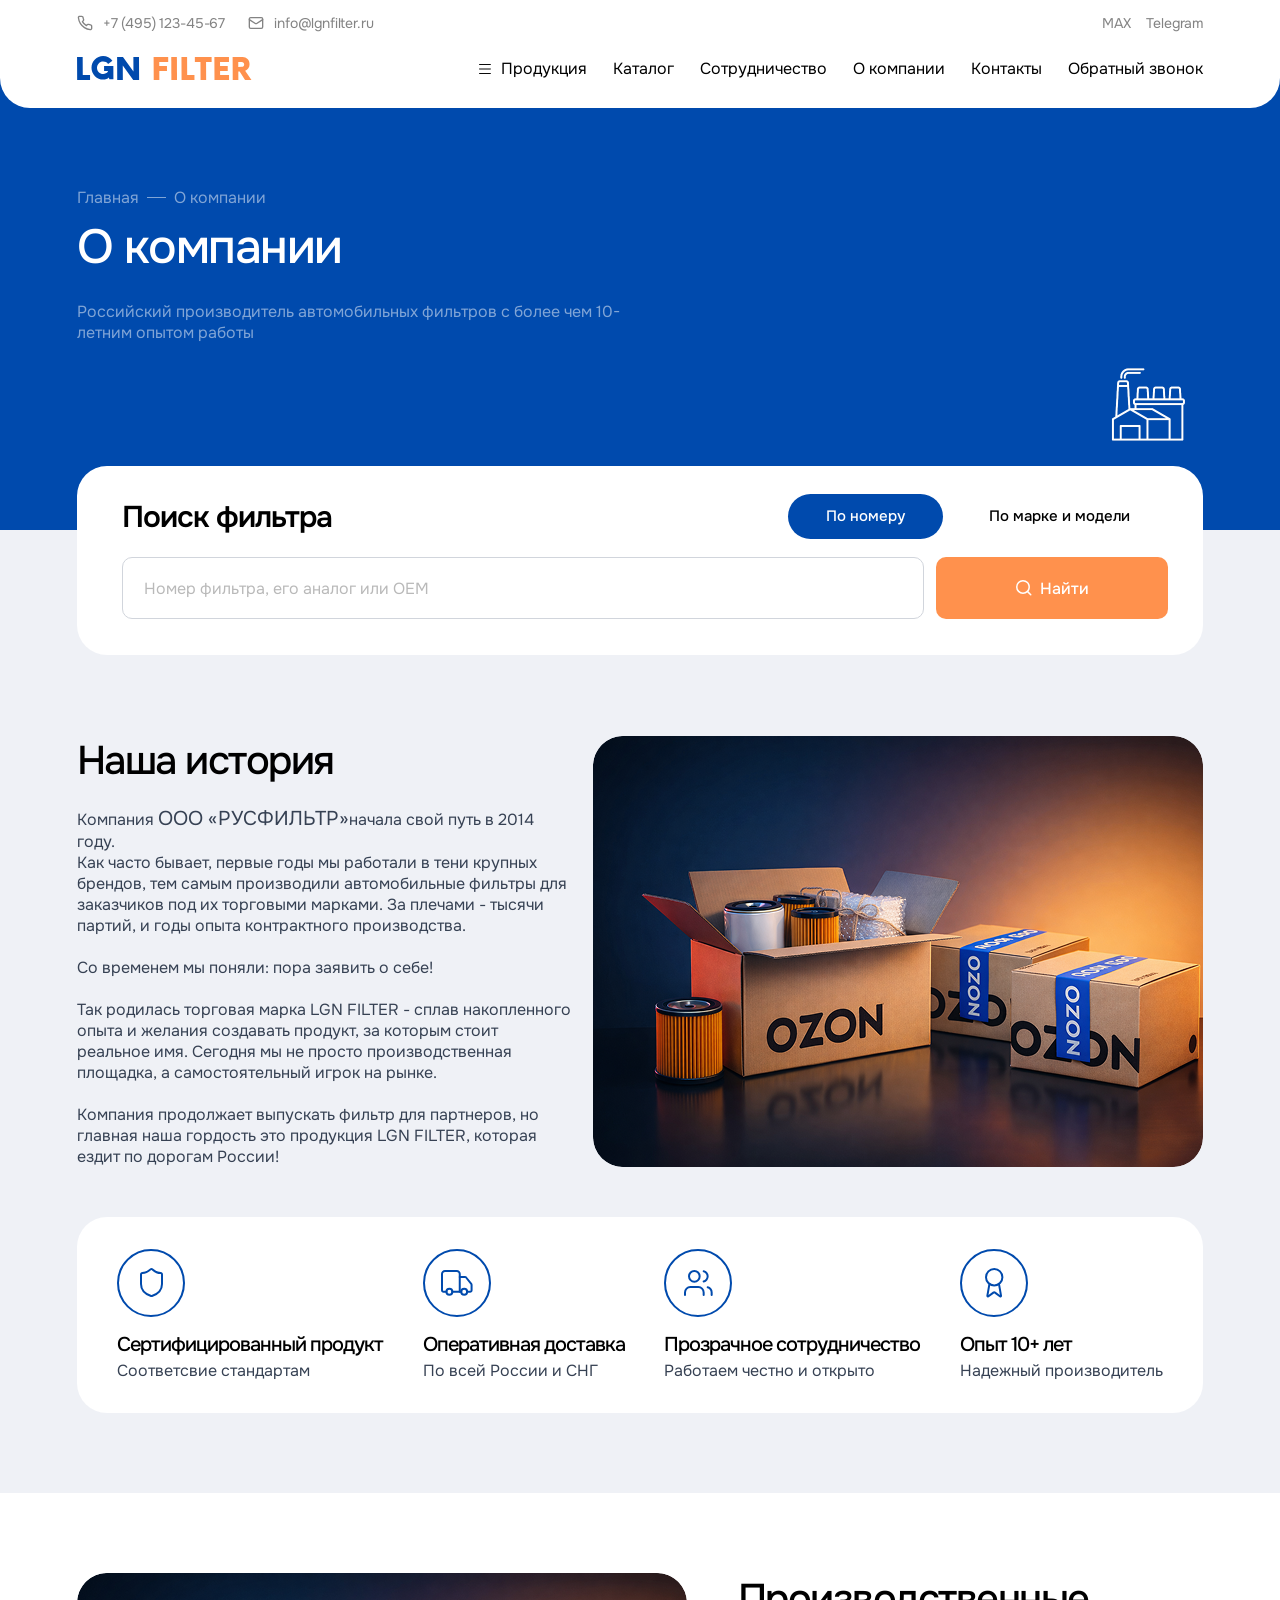
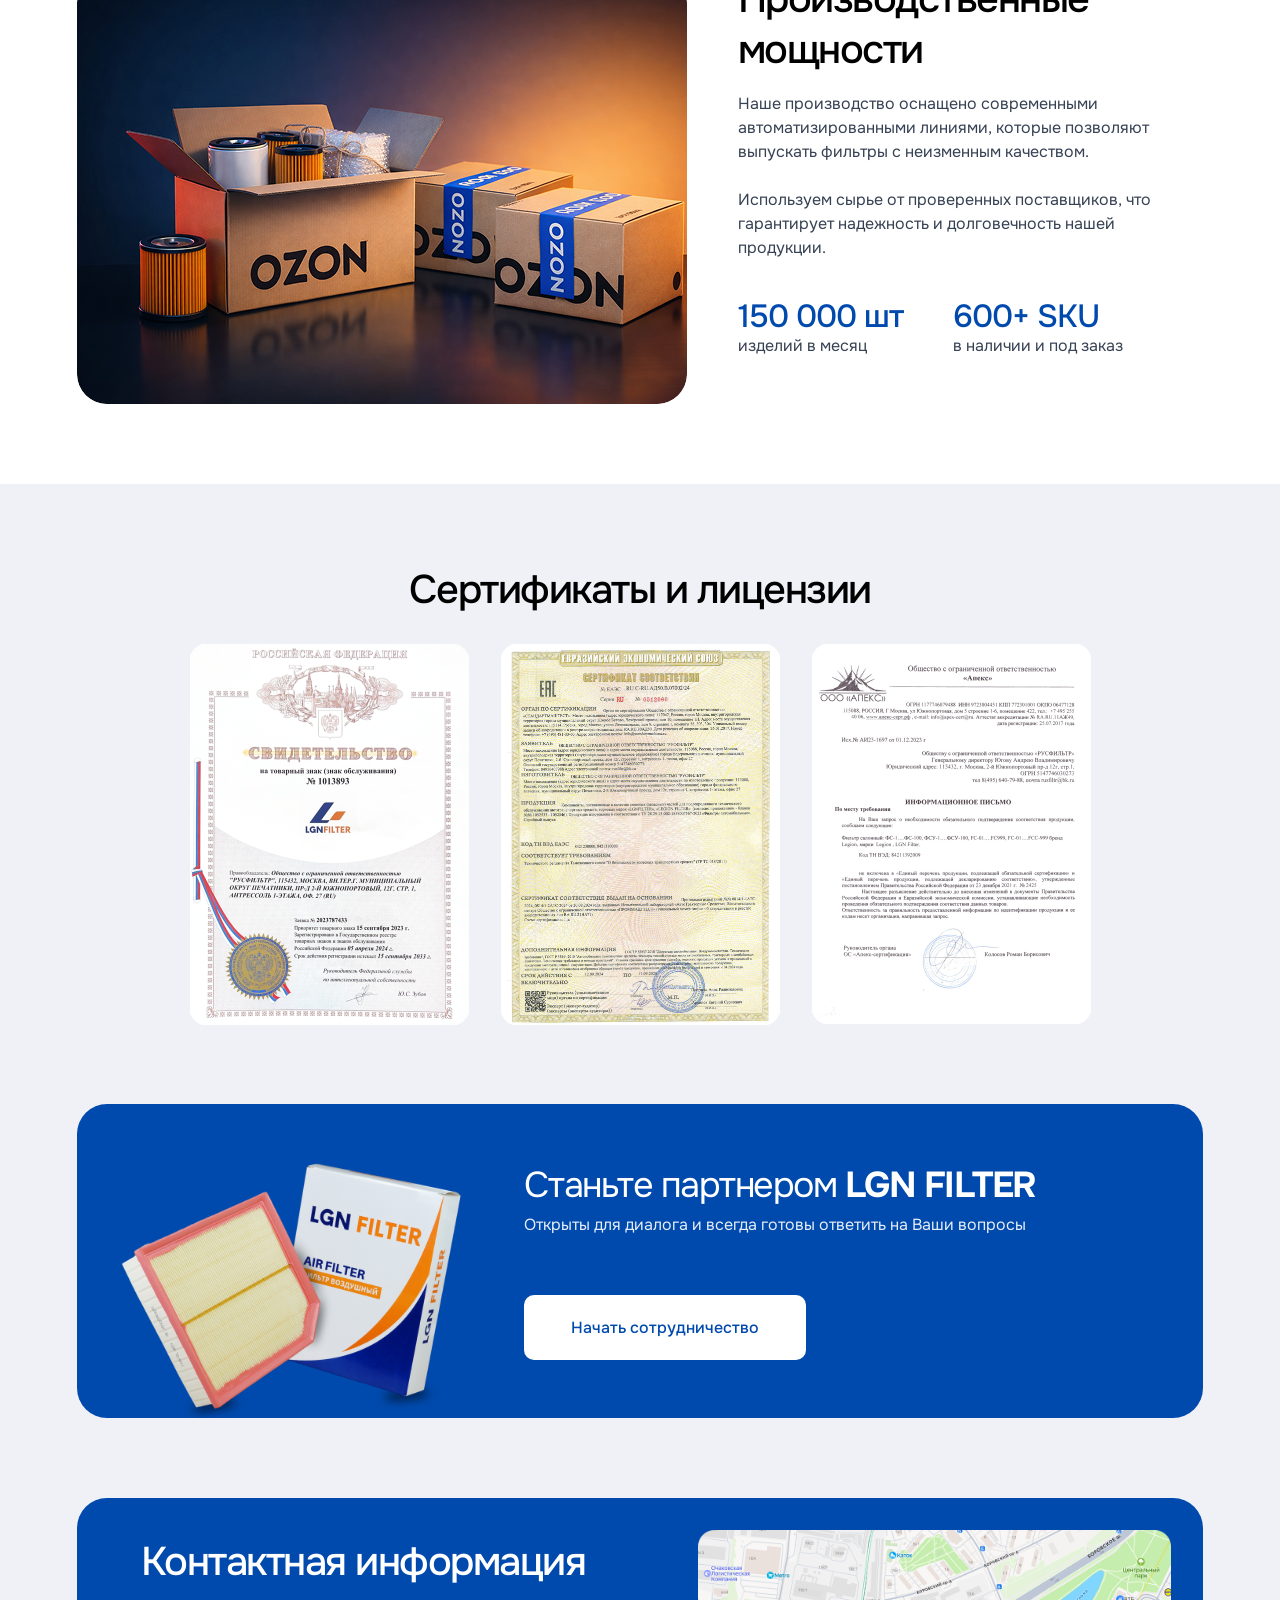
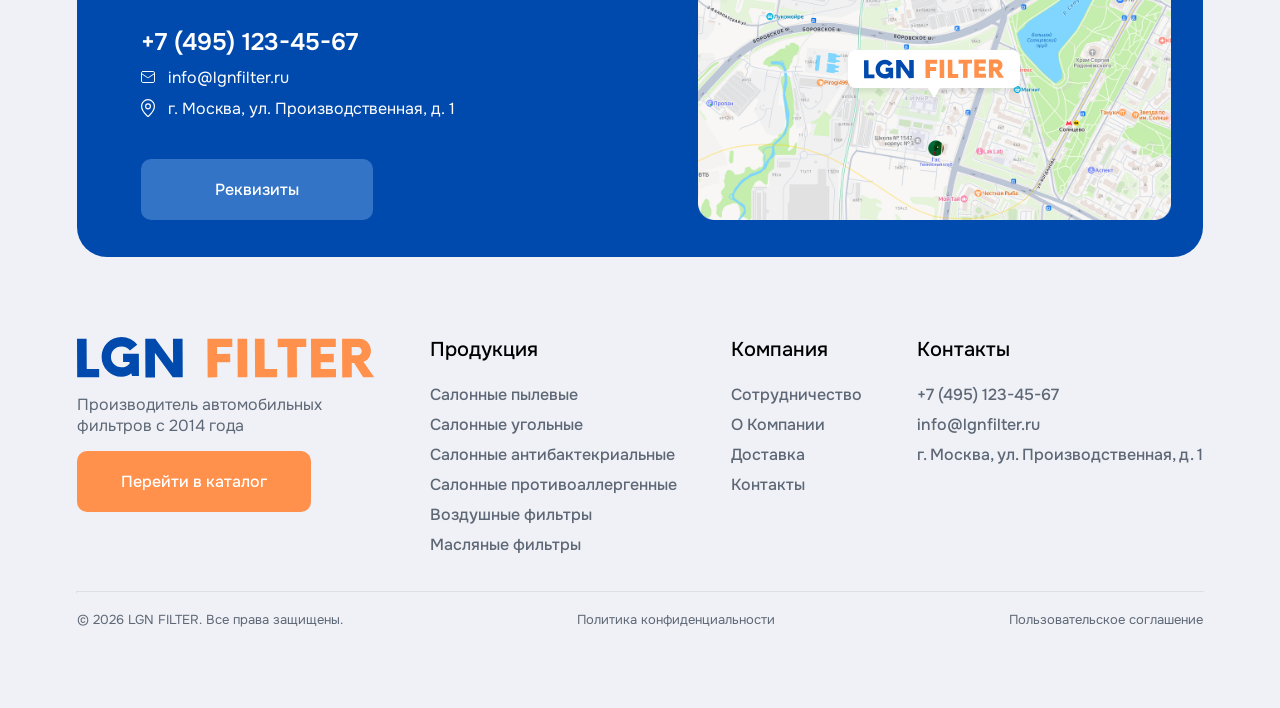
==== commit 75a575e8: "fix" ====
--- a/html/about.html
+++ b/html/about.html
@@ -210,15 +210,16 @@
                 Наша история
               </p>
               <p class="company-description">
-                ООО «РУСФИЛЬТР» — российский производитель автомобильных фильтров под торговой маркой LGN FILTER. 
+
+                Компания <span style="font-size: 20px;">ООО «РУСФИЛЬТР»</span>начала свой путь в 2014 году.
+                <br>
+                Как часто бывает, первые годы мы работали в тени крупных брендов, тем самым производили автомобильные фильтры для заказчиков под их торговыми марками. За плечами - тысячи партий, и годы опыта контрактного производства.
                 <br><br>
-                С 2014 года компания выпускаем салонные, воздушные и масляные фильтры на собственных производственных мощностях. 
-                <br>
-                В ассортименте большое количество артикулов для автомобильного рынка России и стран СНГ.
+                Со временем мы поняли: пора заявить о себе!
                 <br><br>
-                Контролируем полный цикл: от закупки сырья до отгрузки готовой продукции. Это позволяет нам обеспечивать качество каждой единицы, держать стабильные цены и оперативно реагировать на потребности партнеров.
+                Так родилась торговая марка LGN FILTER - сплав накопленного опыта и желания создавать продукт, за которым стоит реальное имя. Сегодня мы не просто производственная площадка, а самостоятельный игрок на рынке.
                 <br><br>
-                Для нас «Сделано в России» — это не просто этикетка, а гарантия надежности, коротких сроков поставки и точного соответствия запросам клиента.
+                Компания продолжает выпускать фильтр для партнеров, но главная наша гордость это продукция LGN FILTER, которая ездит по дорогам России!
               </p>
             </div>
             <img src="../src/about/company_img.png" class="company-img">
@@ -326,13 +327,13 @@
   
           <div class="certificates-wrapper">
             <button type="button" class="btn certificates-item">
-              <img class="certificates-img" src="../src/main/sert.png">
+              <img class="certificates-img" src="../src/main/sert_1.png">
             </button>
               <button type="button" class="btn certificates-item">
-              <img class="certificates-img" src="../src/main/sert.png">
+              <img class="certificates-img" src="../src/main/sert_2.png">
             </button>
               <button type="button" class="btn certificates-item">
-              <img class="certificates-img" src="../src/main/sert.png">
+              <img class="certificates-img" src="../src/main/sert_3.png">
             </button>
           </div>
         </div>
--- a/css/style.css
+++ b/css/style.css
@@ -179,7 +179,10 @@
   }
 }
 
-
 .btn:active {
   transform: var(--transform-scale-active);
+}
+
+.no-transform-btn {
+  transform: none !important;
 }
--- a/css/form.css
+++ b/css/form.css
@@ -10,17 +10,18 @@
   background-color: var(--blue-color);
   border-radius: var(--big-border-radius);
   box-sizing: border-box;
-  padding: 55px 40px 72px 64px;
+  padding: 57px 40px 45px 76px;
 }
 
 .form-wrapper__title {
   font-size: 40px;
   font-weight: 500;
+  line-height: 50px;
 }
 
 .form-wrapper__content {
   display: flex;
-  align-items: center;
+  align-items: start;
   justify-content: space-between;
   width: 100%;
 }
@@ -31,7 +32,7 @@
   align-items: start;
   justify-content: center;
   gap: 23px;
-  width: 40.9%;
+  width: 46%;
   max-width: 507px;
 }
 
@@ -39,6 +40,7 @@
   font-size: 16px;
   font-weight: 400;
   opacity: .8;
+  line-height: 24px;
 }
 
 .form-wrapper__form {
@@ -47,6 +49,7 @@
   align-items: start;
   justify-content: center;
   gap: 11px;
+  width: 100%;
 }
 
 .request-form__field {
@@ -82,7 +85,7 @@
   display: flex;
   align-items: center;
   gap: 12px;
-  margin-top: 30px;
+  margin-top: 22px;
 }
 
 .request-form__checkbox {
@@ -124,7 +127,7 @@
 }
 
 .request-form__submit {
-  margin-top: 30px;
+  margin-top: 22px;
   padding: 19px 74px;
   color: white;
   background-color: var(--orange-color);
@@ -138,8 +141,9 @@
 
 .form-wrapper__img {
   width: 46.31vw;
-  max-width: 534px;
+  max-width: 533px;
   min-width: 357px;
+  margin-top: -50px;
 }
 
 @media (max-width: 768px) {
--- a/css/about.css
+++ b/css/about.css
@@ -168,6 +168,7 @@
   font-size: 32px;
   color: var(--blue-color);
   font-weight: 500;
+  line-height: 25px;
 }
 
 .certificates-section {
@@ -200,6 +201,8 @@
 
 .certificates-img {
   width: 100%;
+  border-radius: 20px;
+  border: 1px solid #EFF1F6;
 }
 
 .cta-wrapper {
